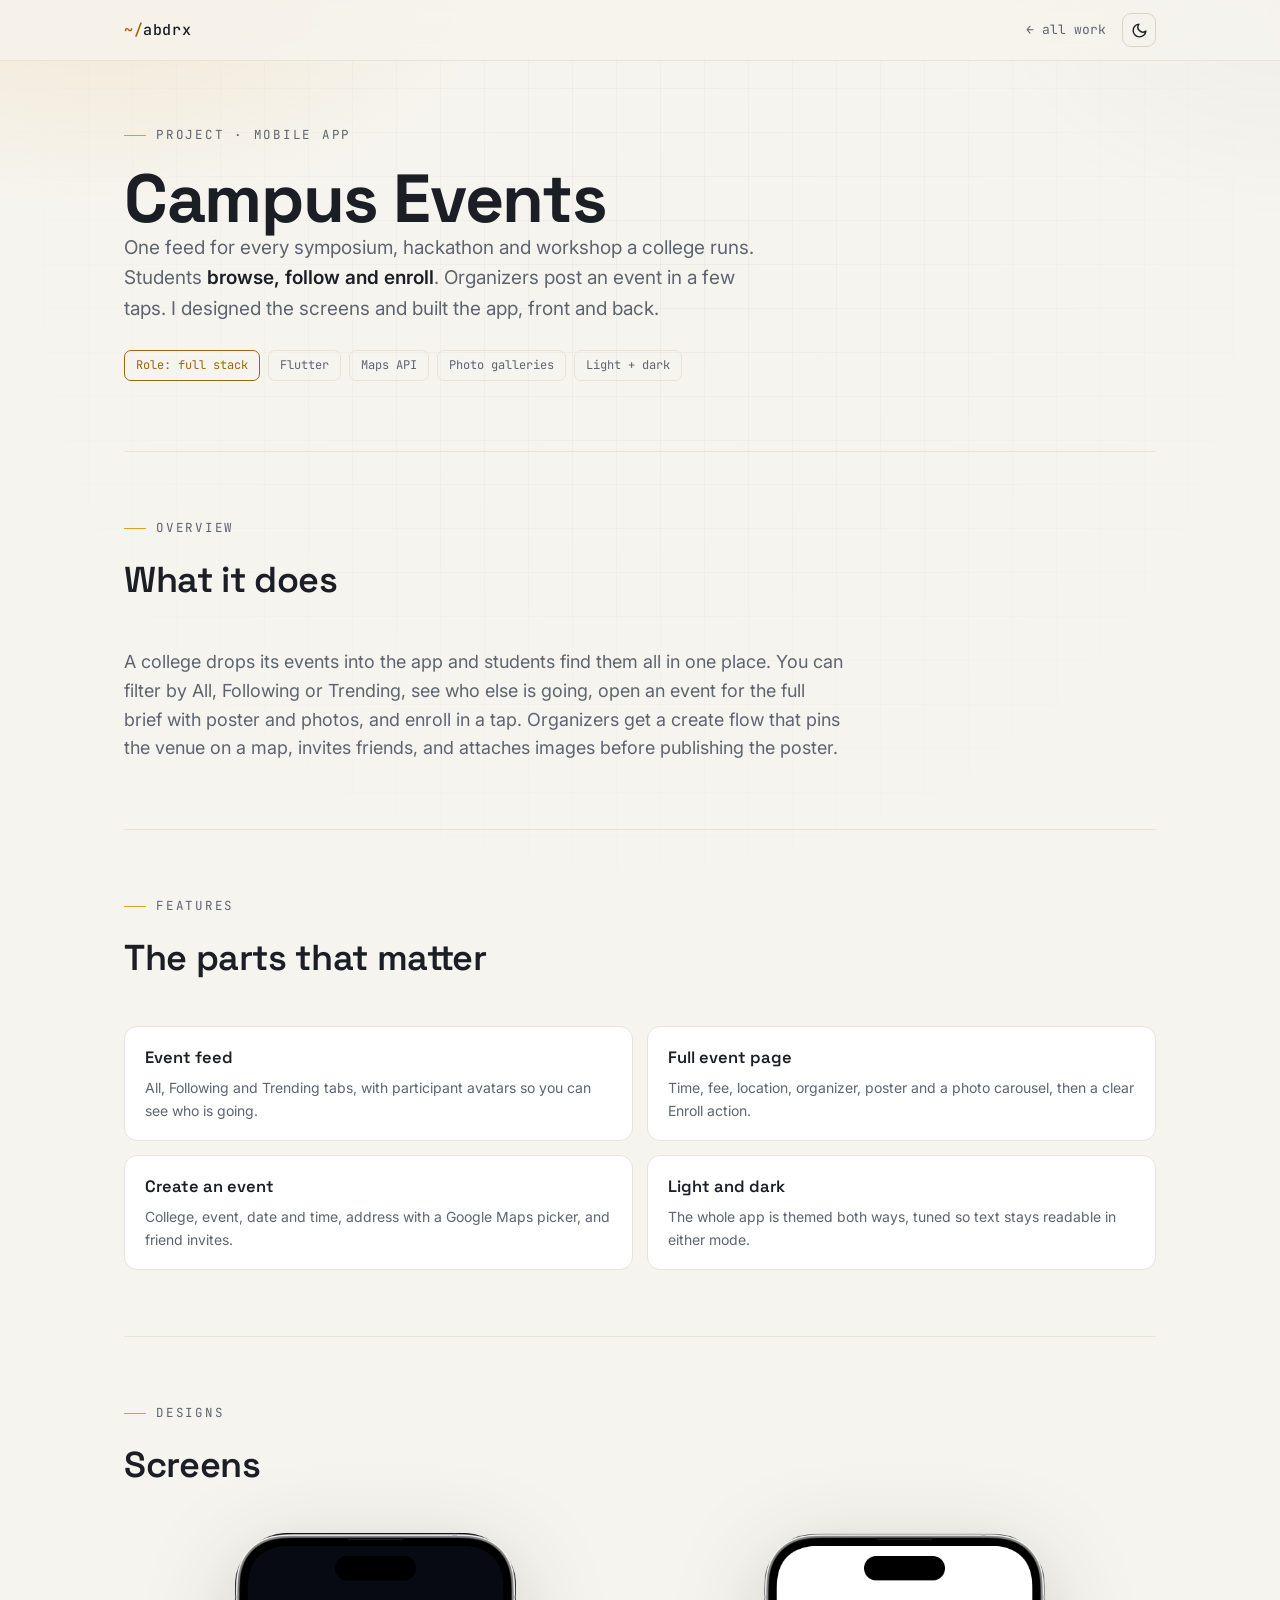
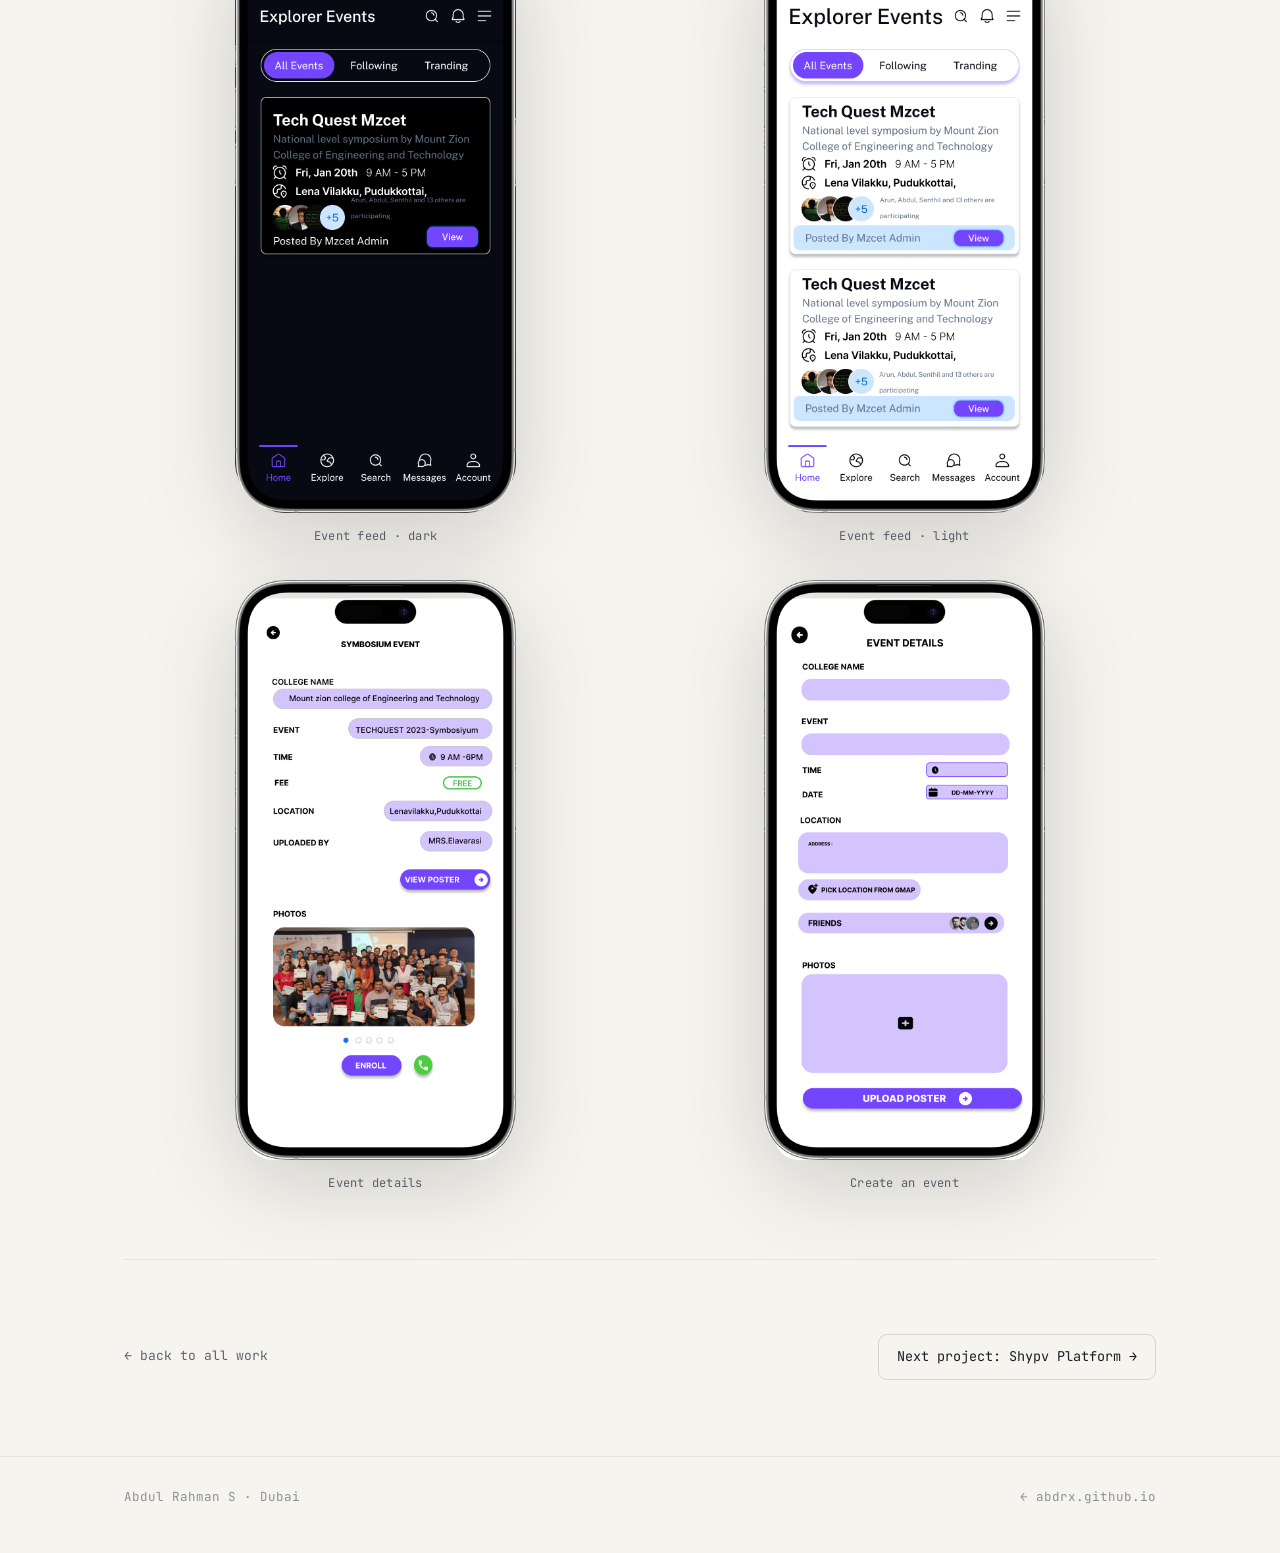
==== projects/campus-events.html @ 4ad62f54 "Init" ====
<!DOCTYPE html>
<html lang="en" data-theme="dark">
<head>
<meta charset="UTF-8">
<meta name="viewport" content="width=device-width, initial-scale=1.0">
<title>Campus Events — Abdul Rahman S</title>
<meta name="description" content="Campus Events, a mobile app for college symposiums and hackathons. Feed, event details, and a create-event flow. Designed and built by Abdul Rahman S.">
<script>
  (function(){try{var t=localStorage.getItem('abdrx-theme');if(!t){t=window.matchMedia('(prefers-color-scheme: light)').matches?'light':'dark';}document.documentElement.setAttribute('data-theme',t);}catch(e){document.documentElement.setAttribute('data-theme','dark');}})();
</script>
<link rel="preconnect" href="https://fonts.googleapis.com">
<link rel="preconnect" href="https://fonts.gstatic.com" crossorigin>
<link href="https://fonts.googleapis.com/css2?family=Space+Grotesk:wght@500;600;700&family=Inter:wght@400;500;600&family=JetBrains+Mono:wght@400;500&display=swap" rel="stylesheet">
<link rel="stylesheet" href="../assets/site.css">
</head>
<body>

<div class="topbar">
  <div class="row">
    <a class="brand" href="../index.html"><b>~/</b>abdrx</a>
    <div class="bar-right">
      <a class="backlink" href="../index.html#projects">← all work</a>
      <button id="themeToggle" class="theme-toggle" type="button" aria-label="Toggle theme">
        <svg class="i-sun" viewBox="0 0 24 24" fill="none" stroke="currentColor" stroke-width="2" stroke-linecap="round"><circle cx="12" cy="12" r="4"/><path d="M12 2v2M12 20v2M4.9 4.9l1.4 1.4M17.7 17.7l1.4 1.4M2 12h2M20 12h2M4.9 19.1l1.4-1.4M17.7 6.3l1.4-1.4"/></svg>
        <svg class="i-moon" viewBox="0 0 24 24" fill="none" stroke="currentColor" stroke-width="2" stroke-linecap="round" stroke-linejoin="round"><path d="M21 12.8A9 9 0 1 1 11.2 3a7 7 0 0 0 9.8 9.8z"/></svg>
      </button>
    </div>
  </div>
</div>

<main class="wrap">

  <section class="proj-hero">
    <p class="eyebrow reveal">project · mobile app</p>
    <h1 class="reveal">Campus Events</h1>
    <p class="lead reveal">One feed for every symposium, hackathon and workshop a college runs. Students <b>browse, follow and enroll</b>. Organizers post an event in a few taps. I designed the screens and built the app, front and back.</p>
    <div class="meta reveal">
      <span class="role">Role: full stack</span>
      <span>Flutter</span>
      <span>Maps API</span>
      <span>Photo galleries</span>
      <span>Light + dark</span>
    </div>
  </section>

  <section class="block">
    <div class="head reveal"><p class="eyebrow">overview</p><h2>What it does</h2></div>
    <p class="reveal" style="color:var(--muted);max-width:720px;font-size:18px">
      A college drops its events into the app and students find them all in one place. You can filter by All, Following or Trending, see who else is going, open an event for the full brief with poster and photos, and enroll in a tap. Organizers get a create flow that pins the venue on a map, invites friends, and attaches images before publishing the poster.
    </p>
  </section>

  <section class="block">
    <div class="head reveal"><p class="eyebrow">features</p><h2>The parts that matter</h2></div>
    <div class="feature-list">
      <div class="feature reveal"><h3>Event feed</h3><p>All, Following and Trending tabs, with participant avatars so you can see who is going.</p></div>
      <div class="feature reveal"><h3>Full event page</h3><p>Time, fee, location, organizer, poster and a photo carousel, then a clear Enroll action.</p></div>
      <div class="feature reveal"><h3>Create an event</h3><p>College, event, date and time, address with a Google Maps picker, and friend invites.</p></div>
      <div class="feature reveal"><h3>Light and dark</h3><p>The whole app is themed both ways, tuned so text stays readable in either mode.</p></div>
    </div>
  </section>

  <section class="block">
    <div class="head reveal"><p class="eyebrow">designs</p><h2>Screens</h2></div>
    <div class="gallery float">
      <div class="shot reveal"><img src="../assets/ev-home-dark.png" alt="Campus Events home feed in dark mode"><span class="caption">Event feed · dark</span></div>
      <div class="shot reveal"><img src="../assets/ev-home-light.png" alt="Campus Events home feed in light mode"><span class="caption">Event feed · light</span></div>
      <div class="shot reveal"><img src="../assets/ev-detail.png" alt="Event details screen"><span class="caption">Event details</span></div>
      <div class="shot reveal"><img src="../assets/ev-create.png" alt="Create an event screen"><span class="caption">Create an event</span></div>
    </div>
  </section>

  <section class="block">
    <div class="next-strip reveal">
      <a class="backlink" href="../index.html#projects">← back to all work</a>
      <a class="btn" href="shypv-platform.html">Next project: Shypv Platform →</a>
    </div>
  </section>

</main>

<footer>
  <div class="wrap row">
    <span>Abdul Rahman S · Dubai</span>
    <a href="../index.html" style="color:inherit">← abdrx.github.io</a>
  </div>
</footer>

<script>
  (function(){var b=document.getElementById('themeToggle');if(!b)return;b.addEventListener('click',function(){var c=document.documentElement.getAttribute('data-theme');var n=c==='dark'?'light':'dark';document.documentElement.setAttribute('data-theme',n);try{localStorage.setItem('abdrx-theme',n);}catch(e){}});})();
  (function(){var r=window.matchMedia('(prefers-reduced-motion: reduce)').matches;var els=document.querySelectorAll('.reveal');if(r||!('IntersectionObserver' in window)){els.forEach(function(e){e.classList.add('in')});return;}var io=new IntersectionObserver(function(en){en.forEach(function(e){if(e.isIntersecting){var el=e.target;var s=Array.prototype.slice.call(el.parentNode.querySelectorAll('.reveal'));el.style.transitionDelay=Math.min(s.indexOf(el),5)*70+'ms';el.classList.add('in');io.unobserve(el);}});},{threshold:0.1,rootMargin:'0px 0px -40px 0px'});els.forEach(function(e){io.observe(e)});})();
</script>
</body>
</html>
---- assets/site.css ----
/* ============================================================
   abdrx portfolio — shared styles + theme system
   Two themes via [data-theme]. Amber accent stays; neutrals flip.
   ============================================================ */

/* ---- dark (default) ---- */
:root{
  --ink:#0C0E12;
  --panel:#14171D;
  --panel-2:#1A1E26;
  --line:#262B34;
  --line-2:#333A45;
  --text:#EAE8E3;
  --muted:#8B93A0;
  --muted-2:#646B77;
  --accent:#EFB247;        /* fills, shapes, underlines */
  --accent-text:#EFB247;   /* accent used as readable text */
  --btn-ink:#1c1405;       /* text on the amber button */
  --ok:#5BB98B;
  --tag-bg:#1A1E26;

  --glow1:rgba(239,178,71,.10);
  --glow2:rgba(90,120,160,.06);
  --grid:rgba(255,255,255,.018);

  --display:'Space Grotesk', system-ui, sans-serif;
  --body:'Inter', system-ui, sans-serif;
  --mono:'JetBrains Mono', ui-monospace, monospace;
  --maxw:1080px;
}

/* ---- light ---- */
[data-theme="light"]{
  --ink:#F6F4EE;
  --panel:#FFFFFF;
  --panel-2:#F1EEE6;
  --line:#E7E3D9;
  --line-2:#D8D3C6;
  --text:#1B1E24;
  --muted:#5D6470;
  --muted-2:#8A909B;
  --accent:#DE9E28;
  --accent-text:#9A6712;
  --btn-ink:#241a06;
  --ok:#2E9E6B;
  --tag-bg:#F1EEE6;

  --glow1:rgba(224,163,46,.14);
  --glow2:rgba(120,140,180,.05);
  --grid:rgba(20,20,30,.035);
}

*{box-sizing:border-box;margin:0;padding:0}
html{scroll-behavior:smooth}
@media (prefers-reduced-motion:reduce){html{scroll-behavior:auto}}

body{
  background:var(--ink);
  color:var(--text);
  font-family:var(--body);
  font-size:16px;line-height:1.6;
  -webkit-font-smoothing:antialiased;
  overflow-x:hidden;position:relative;
  transition:background .3s ease, color .3s ease;
}
body::before{
  content:"";position:fixed;inset:0;z-index:0;pointer-events:none;
  background:
    radial-gradient(680px 420px at 8% -5%, var(--glow1), transparent 60%),
    radial-gradient(560px 400px at 100% 0%, var(--glow2), transparent 55%);
}
body::after{
  content:"";position:fixed;inset:0;z-index:0;pointer-events:none;
  background-image:
    linear-gradient(var(--grid) 1px, transparent 1px),
    linear-gradient(90deg, var(--grid) 1px, transparent 1px);
  background-size:44px 44px;
  -webkit-mask-image:radial-gradient(circle at 50% 30%, #000 0%, transparent 80%);
  mask-image:radial-gradient(circle at 50% 30%, #000 0%, transparent 80%);
}

.wrap{position:relative;z-index:1;max-width:var(--maxw);margin:0 auto;padding:0 24px}

a{color:inherit;text-decoration:none}
a:focus-visible,button:focus-visible{outline:2px solid var(--accent);outline-offset:3px;border-radius:6px}

.mono{font-family:var(--mono);font-weight:400}
.eyebrow{
  font-family:var(--mono);font-size:12.5px;letter-spacing:.14em;
  text-transform:uppercase;color:var(--muted);
  display:flex;align-items:center;gap:10px;
}
.eyebrow::before{content:"";width:22px;height:1px;background:var(--accent)}

/* ---------- top bar ---------- */
.topbar{position:sticky;top:0;z-index:20;backdrop-filter:blur(10px);
  background:color-mix(in srgb, var(--ink) 78%, transparent);
  border-bottom:1px solid var(--line);transition:background .3s ease,border-color .3s ease;}
.topbar .row{max-width:var(--maxw);margin:0 auto;padding:13px 24px;
  display:flex;align-items:center;justify-content:space-between;gap:14px;}
.brand{font-family:var(--mono);font-weight:500;letter-spacing:.04em;font-size:15px;color:var(--text)}
.brand b{color:var(--accent-text);font-weight:500}
.bar-right{display:flex;align-items:center;gap:16px}
.status{font-family:var(--mono);font-size:12.5px;color:var(--muted);display:flex;align-items:center;gap:8px;white-space:nowrap}
.dot{width:8px;height:8px;border-radius:50%;background:var(--ok);animation:pulse 2.6s infinite}
@keyframes pulse{0%{box-shadow:0 0 0 0 rgba(91,185,139,.45)}70%{box-shadow:0 0 0 7px rgba(91,185,139,0)}100%{box-shadow:0 0 0 0 rgba(91,185,139,0)}}
@media (prefers-reduced-motion:reduce){.dot{animation:none}}

.theme-toggle{
  width:34px;height:34px;border-radius:9px;border:1px solid var(--line-2);
  background:transparent;color:var(--text);cursor:pointer;
  display:inline-flex;align-items:center;justify-content:center;
  transition:border-color .18s ease, transform .18s ease, background .18s ease;
}
.theme-toggle:hover{border-color:var(--accent);transform:translateY(-1px)}
.theme-toggle svg{width:17px;height:17px;display:block}
[data-theme="dark"] .theme-toggle .i-moon{display:none}
[data-theme="light"] .theme-toggle .i-sun{display:none}

/* back link on subpages */
.backlink{font-family:var(--mono);font-size:13px;color:var(--muted);display:inline-flex;align-items:center;gap:7px;transition:color .18s ease}
.backlink:hover{color:var(--accent-text)}

/* ---------- buttons ---------- */
.btn{font-family:var(--mono);font-size:13.5px;padding:11px 18px;border-radius:9px;
  border:1px solid var(--line-2);color:var(--text);
  transition:border-color .18s ease, background .18s ease, transform .18s ease;
  display:inline-flex;align-items:center;gap:9px;cursor:pointer;}
.btn:hover{border-color:var(--accent);transform:translateY(-2px)}
.btn.primary{background:var(--accent);color:var(--btn-ink);border-color:var(--accent);font-weight:500}
.btn.primary:hover{filter:brightness(1.06)}

/* ---------- section frame ---------- */
section.block{padding:66px 0;border-top:1px solid var(--line)}
.head{margin-bottom:38px}
.head h2{font-family:var(--display);font-weight:600;font-size:clamp(26px,4vw,36px);letter-spacing:-.01em;margin-top:14px}

/* ---------- reveal ---------- */
.reveal{opacity:0;transform:translateY(16px);transition:opacity .6s ease, transform .6s ease}
.reveal.in{opacity:1;transform:none}
@media (prefers-reduced-motion:reduce){.reveal{opacity:1;transform:none;transition:none}}

/* ---------- footer ---------- */
footer{border-top:1px solid var(--line);padding:30px 0 46px;margin-top:10px}
footer .row{display:flex;flex-wrap:wrap;gap:10px;justify-content:space-between;font-family:var(--mono);font-size:12.5px;color:var(--muted-2)}

@media (max-width:720px){
  .status{display:none}
}

/* ============================================================
   project pages (case studies)
   ============================================================ */
.proj-hero{padding:64px 0 44px}
.proj-hero .eyebrow{margin-bottom:20px}
.proj-lead-row{display:flex;align-items:center;gap:20px;margin-bottom:22px;flex-wrap:wrap}
.proj-hero .logo{width:64px;height:64px;border-radius:15px;border:1px solid var(--line);object-fit:cover;flex:0 0 auto}
.proj-hero h1{font-family:var(--display);font-weight:700;font-size:clamp(36px,7vw,68px);line-height:1;letter-spacing:-.02em}
.proj-hero .lead{font-size:clamp(16px,2.2vw,19px);color:var(--muted);max-width:640px;margin-bottom:26px}
.proj-hero .lead b{color:var(--text);font-weight:600}
.meta{display:flex;flex-wrap:wrap;gap:8px;margin-bottom:26px}
.meta span{font-family:var(--mono);font-size:12px;color:var(--muted);border:1px solid var(--line);border-radius:7px;padding:5px 11px}
.meta span.role{color:var(--accent-text);border-color:var(--accent-text)}

.feature-list{display:grid;grid-template-columns:repeat(2,1fr);gap:14px}
.feature{background:var(--panel);border:1px solid var(--line);border-radius:13px;padding:18px 20px}
.feature h3{font-family:var(--display);font-weight:600;font-size:16.5px;margin-bottom:6px}
.feature p{color:var(--muted);font-size:14px}

/* galleries */
.gallery{margin-top:6px}
.gallery.float{display:grid;grid-template-columns:repeat(2,1fr);gap:34px 26px}
.gallery.float .shot{display:flex;flex-direction:column;align-items:center;gap:14px}
.gallery.float .shot img{max-height:580px;width:auto;max-width:100%;filter:drop-shadow(0 24px 48px rgba(0,0,0,.35))}
[data-theme="light"] .gallery.float .shot img{filter:drop-shadow(0 22px 44px rgba(30,30,40,.18))}

.gallery.cards{display:grid;grid-template-columns:repeat(auto-fit,minmax(210px,1fr));gap:18px}
.gallery.cards .shot{background:var(--panel);border:1px solid var(--line);border-radius:15px;padding:16px;display:flex;flex-direction:column;align-items:center;gap:14px;transition:border-color .2s ease,transform .2s ease}
.gallery.cards .shot:hover{border-color:var(--line-2);transform:translateY(-3px)}
.gallery.cards .shot img{width:100%;max-width:240px;height:auto;border-radius:10px;display:block}

.caption{font-family:var(--mono);font-size:12px;color:var(--muted);text-align:center;letter-spacing:.02em}

.next-strip{display:flex;flex-wrap:wrap;gap:12px;justify-content:space-between;align-items:center;margin-top:8px}

@media (max-width:720px){
  .feature-list{grid-template-columns:1fr}
  .gallery.float{grid-template-columns:1fr;gap:30px}
  .gallery.float .shot img{max-height:none;width:min(320px,86%)}
}

/* phone-frame gallery (raw full-screen mobile shots) */
.gallery.frames{display:grid;grid-template-columns:repeat(auto-fit,minmax(190px,1fr));gap:28px 22px;justify-items:center}
.gallery.frames .shot{display:flex;flex-direction:column;align-items:center;gap:12px;width:100%}
.phone{background:#0b0b0e;border:1px solid var(--line-2);border-radius:30px;padding:7px;box-shadow:0 20px 46px rgba(0,0,0,.4);width:100%;max-width:228px}
[data-theme="light"] .phone{box-shadow:0 18px 40px rgba(30,30,40,.20)}
.phone img{display:block;width:100%;border-radius:24px}

/* wide gallery (admin / web marketing shots) */
.gallery.wide{display:grid;grid-template-columns:1fr 1fr;gap:18px}
.gallery.wide .shot{background:var(--panel);border:1px solid var(--line);border-radius:15px;padding:14px;display:flex;flex-direction:column;align-items:center;gap:12px;transition:border-color .2s ease,transform .2s ease}
.gallery.wide .shot:hover{border-color:var(--line-2);transform:translateY(-3px)}
.gallery.wide .shot img{width:100%;height:auto;border-radius:10px;display:block}

.subhead{font-family:var(--mono);font-size:12.5px;letter-spacing:.1em;text-transform:uppercase;color:var(--accent-text);margin:0 0 18px}
.subhead + .gallery{margin-bottom:40px}

@media (max-width:720px){
  .gallery.wide{grid-template-columns:1fr}
}

/* ============================================================
   v2: nav, browser frames, card thumbnails, github, motion
   ============================================================ */

/* refined reveal easing */
.reveal{transition:opacity .7s cubic-bezier(.2,.7,.2,1), transform .7s cubic-bezier(.2,.7,.2,1)}

/* top nav */
.nav{display:flex;align-items:center;gap:20px}
.nav a{font-family:var(--mono);font-size:13px;color:var(--muted);position:relative;transition:color .18s ease}
.nav a::after{content:"";position:absolute;left:0;right:100%;bottom:-5px;height:1px;background:var(--accent);transition:right .25s ease}
.nav a:hover{color:var(--text)}
.nav a:hover::after{right:0}
.nav a.gh{color:var(--accent-text)}
@media (max-width:880px){.nav{display:none}}

/* browser frame for wide web screenshots */
.browser{border:1px solid var(--line);border-radius:13px;overflow:hidden;background:var(--panel);box-shadow:0 18px 42px rgba(0,0,0,.30);transition:transform .25s ease, border-color .25s ease}
[data-theme="light"] .browser{box-shadow:0 16px 36px rgba(30,30,40,.13)}
.browser:hover{transform:translateY(-3px);border-color:var(--line-2)}
.browser .bar{display:flex;align-items:center;gap:7px;padding:10px 13px;border-bottom:1px solid var(--line);background:var(--panel-2)}
.browser .bar i{width:10px;height:10px;border-radius:50%;background:var(--line-2);display:inline-block}
.browser .bar .url{margin-left:12px;font-family:var(--mono);font-size:11px;color:var(--muted);background:var(--ink);padding:4px 12px;border-radius:6px;border:1px solid var(--line);white-space:nowrap;overflow:hidden;text-overflow:ellipsis}
.browser img{display:block;width:100%;height:auto}

.gallery.web{display:grid;grid-template-columns:repeat(auto-fit,minmax(360px,1fr));gap:22px}
.gallery.web .shot{display:flex;flex-direction:column;gap:12px}
.gallery.web.single{grid-template-columns:1fr}

/* live-link pill on hero + cards */
.livepill{display:inline-flex;align-items:center;gap:7px;font-family:var(--mono);font-size:11px;color:var(--ok);border:1px solid var(--line-2);border-radius:999px;padding:4px 11px}
.livepill .d{width:7px;height:7px;border-radius:50%;background:var(--ok)}

/* card thumbnails (gallery-linked project cards) */
.thumbwrap{overflow:hidden;border-radius:11px;border:1px solid var(--line);margin-bottom:16px;background:var(--panel-2);aspect-ratio:16/10}
.thumbwrap img{display:block;width:100%;height:100%;object-fit:cover;object-position:top;transition:transform .5s cubic-bezier(.2,.7,.2,1)}
a.card:hover .thumbwrap img{transform:scale(1.045)}
.card .badge{font-family:var(--mono);font-size:10.5px;letter-spacing:.06em;text-transform:uppercase;color:var(--accent-text);border:1px solid var(--accent-text);border-radius:6px;padding:2px 8px}
.card .toprow{display:flex;justify-content:space-between;align-items:flex-start;gap:10px;margin-bottom:12px}

/* github section */
.gh-wrap{display:grid;grid-template-columns:1.1fr 1fr;gap:26px;align-items:start}
.gh-chart{background:var(--panel);border:1px solid var(--line);border-radius:15px;padding:22px}
.gh-chart .lbl{font-family:var(--mono);font-size:12px;color:var(--muted);margin-bottom:14px;display:flex;align-items:center;gap:8px}
.gh-chart img{width:100%;height:auto;display:block}
.gh-chart .fallback{color:var(--muted);font-size:14px}
.gh-handles{display:flex;flex-direction:column;gap:10px}
.gh-handle{display:flex;align-items:center;justify-content:space-between;gap:12px;background:var(--panel);border:1px solid var(--line);border-radius:12px;padding:14px 18px;transition:border-color .2s ease, transform .2s ease}
.gh-handle:hover{border-color:var(--accent);transform:translateX(3px)}
.gh-handle .h{display:flex;align-items:center;gap:11px}
.gh-handle .h svg{width:19px;height:19px;flex:0 0 auto}
.gh-handle .name{font-family:var(--mono);font-size:14px;color:var(--text)}
.gh-handle .tag{font-family:var(--mono);font-size:11px;color:var(--muted-2)}
.gh-handle .go{font-family:var(--mono);font-size:12px;color:var(--accent-text)}

@media (max-width:820px){
  .gh-wrap{grid-template-columns:1fr;gap:18px}
}
@media (max-width:720px){
  .gallery.web{grid-template-columns:1fr}
  .browser .bar .url{font-size:10px}
}

/* confidential thumbnail (archived / private projects) */
.thumbwrap.confidential{display:flex;align-items:center;justify-content:center;border-style:dashed;
  background:repeating-linear-gradient(45deg, transparent, transparent 11px, color-mix(in srgb, var(--muted-2) 9%, transparent) 11px, color-mix(in srgb, var(--muted-2) 9%, transparent) 22px), var(--panel-2)}
.thumbwrap.confidential .conf{display:flex;flex-direction:column;align-items:center;gap:9px}
.thumbwrap.confidential .conf svg{width:24px;height:24px;color:var(--accent-text)}
.thumbwrap.confidential .conf span{font-family:var(--mono);font-size:11px;letter-spacing:.16em;text-transform:uppercase;color:var(--muted)}
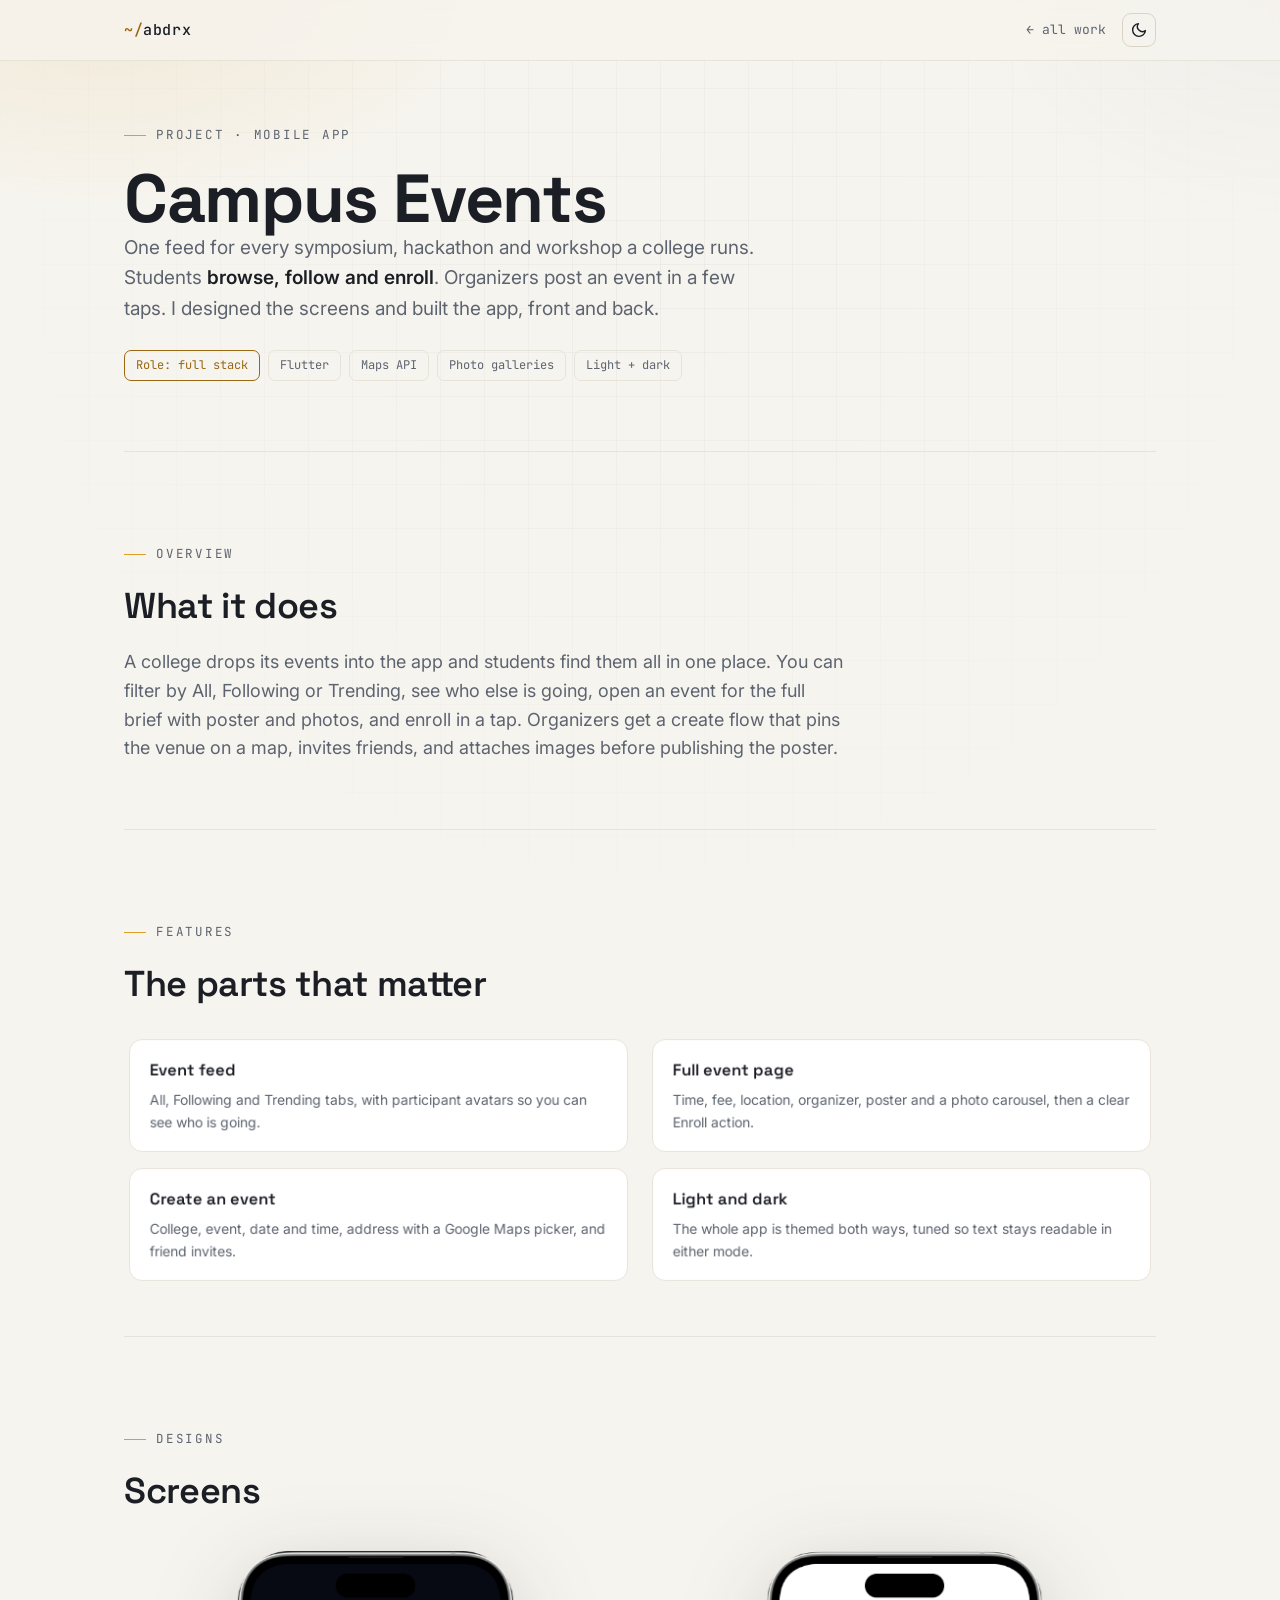
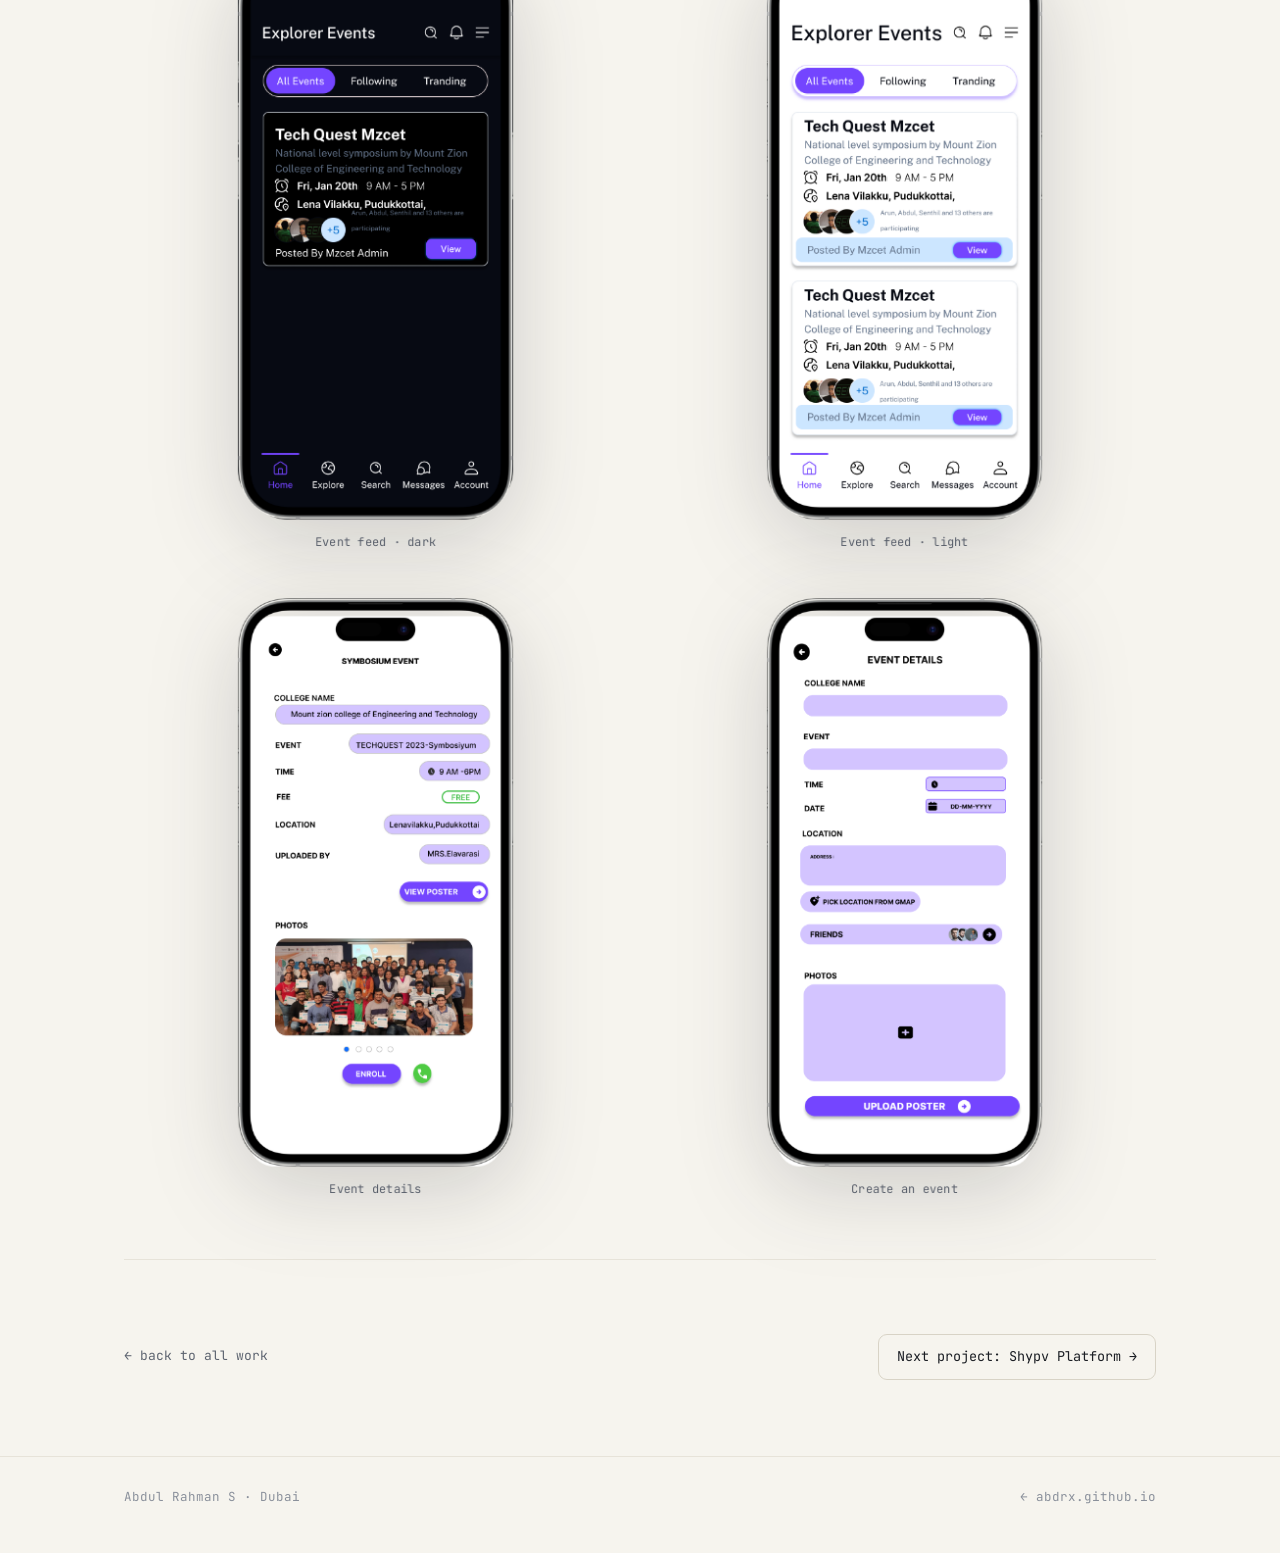
==== commit 11ae8ede: "Overhaul animation and mobile UX across the site Refined scroll-reveal, magnetic card tilt, cursor-t" ====
--- a/projects/campus-events.html
+++ b/projects/campus-events.html
@@ -15,6 +15,8 @@
 </head>
 <body>
 
+<div class="scroll-progress" aria-hidden="true"><span class="bar"></span></div>
+
 <div class="topbar">
   <div class="row">
     <a class="brand" href="../index.html"><b>~/</b>abdrx</a>
@@ -24,7 +26,18 @@
         <svg class="i-sun" viewBox="0 0 24 24" fill="none" stroke="currentColor" stroke-width="2" stroke-linecap="round"><circle cx="12" cy="12" r="4"/><path d="M12 2v2M12 20v2M4.9 4.9l1.4 1.4M17.7 17.7l1.4 1.4M2 12h2M20 12h2M4.9 19.1l1.4-1.4M17.7 6.3l1.4-1.4"/></svg>
         <svg class="i-moon" viewBox="0 0 24 24" fill="none" stroke="currentColor" stroke-width="2" stroke-linecap="round" stroke-linejoin="round"><path d="M21 12.8A9 9 0 1 1 11.2 3a7 7 0 0 0 9.8 9.8z"/></svg>
       </button>
+      <button id="menuToggle" class="menu-toggle" type="button" aria-label="Open menu" aria-expanded="false" aria-controls="mobileMenu">
+        <span class="menu-toggle-bars" aria-hidden="true"><span></span><span></span><span></span></span>
+      </button>
     </div>
+  </div>
+  <div class="mobile-menu" id="mobileMenu" hidden>
+    <nav class="mobile-nav" aria-label="Site sections">
+      <a href="../index.html#projects">work</a>
+      <a href="../index.html#about">about</a>
+      <a href="../index.html#github" class="gh">github</a>
+      <a href="../index.html#contact">contact</a>
+    </nav>
   </div>
 </div>
 
@@ -86,9 +99,6 @@
   </div>
 </footer>
 
-<script>
-  (function(){var b=document.getElementById('themeToggle');if(!b)return;b.addEventListener('click',function(){var c=document.documentElement.getAttribute('data-theme');var n=c==='dark'?'light':'dark';document.documentElement.setAttribute('data-theme',n);try{localStorage.setItem('abdrx-theme',n);}catch(e){}});})();
-  (function(){var r=window.matchMedia('(prefers-reduced-motion: reduce)').matches;var els=document.querySelectorAll('.reveal');if(r||!('IntersectionObserver' in window)){els.forEach(function(e){e.classList.add('in')});return;}var io=new IntersectionObserver(function(en){en.forEach(function(e){if(e.isIntersecting){var el=e.target;var s=Array.prototype.slice.call(el.parentNode.querySelectorAll('.reveal'));el.style.transitionDelay=Math.min(s.indexOf(el),5)*70+'ms';el.classList.add('in');io.unobserve(el);}});},{threshold:0.1,rootMargin:'0px 0px -40px 0px'});els.forEach(function(e){io.observe(e)});})();
-</script>
+<script src="../assets/site.js" defer></script>
 </body>
 </html>
--- a/assets/site.css
+++ b/assets/site.css
@@ -1,6 +1,14 @@
 /* ============================================================
    abdrx portfolio — shared styles + theme system
    Two themes via [data-theme]. Amber accent stays; neutrals flip.
+
+   Motion policy (audited): every hover/click transform lives inside
+   an `@media (prefers-reduced-motion: no-preference)` block. Base
+   rules always set the correct *end state* (color/opacity/position)
+   with no animated property, so reduced-motion users still get the
+   state change — just instantly, with zero simulated motion. Opacity
+   fades are the one exception left always-on, since a plain fade is
+   the accessible fallback, not something to strip further.
    ============================================================ */
 
 /* ---- dark (default) ---- */
@@ -27,6 +35,8 @@
   --body:'Inter', system-ui, sans-serif;
   --mono:'JetBrains Mono', ui-monospace, monospace;
   --maxw:1080px;
+
+  --ease-settled:cubic-bezier(.16,.84,.28,1);
 }
 
 /* ---- light ---- */
@@ -63,6 +73,14 @@
   overflow-x:hidden;position:relative;
   transition:background .3s ease, color .3s ease;
 }
+
+/* soft, temporary cross-fade applied to (almost) everything during a
+   theme switch, so flipping data-theme never reads as a hard flash.
+   The JS toggle adds this class for ~500ms around the attribute change. */
+html.theme-transition,
+html.theme-transition *{
+  transition:background-color .45s ease, border-color .45s ease, color .45s ease, fill .45s ease, box-shadow .45s ease !important;
+}
 body::before{
   content:"";position:fixed;inset:0;z-index:0;pointer-events:none;
   background:
@@ -91,6 +109,19 @@
   display:flex;align-items:center;gap:10px;
 }
 .eyebrow::before{content:"";width:22px;height:1px;background:var(--accent)}
+
+/* ---------- scroll progress ---------- */
+/* a full-width hairline fixed to the very top of the viewport. Native
+   CSS scroll-driven animation where supported (zero scroll-listener
+   cost); the JS in site.js is a rAF-throttled fallback everywhere else. */
+.scroll-progress{position:fixed;top:0;left:0;right:0;height:3px;z-index:50;pointer-events:none}
+.scroll-progress .bar{display:block;height:100%;width:100%;transform-origin:0 50%;transform:scaleX(0);background:var(--accent-text)}
+@supports (animation-timeline: scroll()){
+  @media (prefers-reduced-motion:no-preference){
+    .scroll-progress .bar{animation:scrollprog linear both;animation-timeline:scroll(root);animation-range:0% 100%}
+    @keyframes scrollprog{from{transform:scaleX(0)}to{transform:scaleX(1)}}
+  }
+}
 
 /* ---------- top bar ---------- */
 .topbar{position:sticky;top:0;z-index:20;backdrop-filter:blur(10px);
@@ -109,13 +140,76 @@
 .theme-toggle{
   width:34px;height:34px;border-radius:9px;border:1px solid var(--line-2);
   background:transparent;color:var(--text);cursor:pointer;
-  display:inline-flex;align-items:center;justify-content:center;
-  transition:border-color .18s ease, transform .18s ease, background .18s ease;
-}
-.theme-toggle:hover{border-color:var(--accent);transform:translateY(-1px)}
-.theme-toggle svg{width:17px;height:17px;display:block}
-[data-theme="dark"] .theme-toggle .i-moon{display:none}
-[data-theme="light"] .theme-toggle .i-sun{display:none}
+  display:inline-flex;align-items:center;justify-content:center;position:relative;overflow:hidden;
+  transition:border-color .18s ease, background .18s ease;
+}
+.theme-toggle:hover{border-color:var(--accent)}
+.theme-toggle svg{
+  width:17px;height:17px;position:absolute;top:50%;left:50%;
+  transform:translate(-50%,-50%) rotate(0deg) scale(1);opacity:1;
+  transition:opacity .45s var(--ease-settled), transform .45s var(--ease-settled);
+}
+[data-theme="dark"] .theme-toggle .i-moon{opacity:0;transform:translate(-50%,-50%) rotate(-80deg) scale(.4);pointer-events:none}
+[data-theme="light"] .theme-toggle .i-sun{opacity:0;transform:translate(-50%,-50%) rotate(80deg) scale(.4);pointer-events:none}
+@media (prefers-reduced-motion:no-preference){
+  .theme-toggle{transition:border-color .18s ease, transform .18s ease, background .18s ease}
+  .theme-toggle:hover{transform:translateY(-1px)}
+  .theme-toggle:active{transform:translateY(-1px) scale(.9)}
+}
+@media (prefers-reduced-motion:reduce){
+  .theme-toggle:active{transform:none}
+  .theme-toggle svg{transition:opacity .01ms linear;transform:translate(-50%,-50%) !important}
+}
+
+/* ---------- mobile menu (hamburger disclosure) ----------
+   A dropdown panel anchored to the topbar (position:absolute, so it
+   overlays rather than pushing content — no layout-property animation
+   involved anywhere here). Reveal is opacity + transform only, and the
+   transform is additionally gated so reduced-motion users still get an
+   instant, correct end state via the always-on opacity fade. Real
+   Tab-trap / outside-click / resize-close logic lives in site.js. */
+.menu-toggle{
+  display:none;width:34px;height:34px;border-radius:9px;border:1px solid var(--line-2);
+  background:transparent;color:var(--text);cursor:pointer;
+  align-items:center;justify-content:center;flex:0 0 auto;
+  transition:border-color .18s ease, background .18s ease;
+}
+.menu-toggle:hover{border-color:var(--accent)}
+.menu-toggle-bars{position:relative;width:16px;height:11px;display:inline-block}
+.menu-toggle-bars span{position:absolute;left:0;right:0;height:1.5px;background:currentColor;border-radius:1px}
+.menu-toggle-bars span:nth-child(1){top:0}
+.menu-toggle-bars span:nth-child(2){top:50%;transform:translateY(-50%)}
+.menu-toggle-bars span:nth-child(3){bottom:0}
+.menu-toggle[aria-expanded="true"] .menu-toggle-bars span:nth-child(1){transform:translateY(4.75px) rotate(45deg)}
+.menu-toggle[aria-expanded="true"] .menu-toggle-bars span:nth-child(2){opacity:0}
+.menu-toggle[aria-expanded="true"] .menu-toggle-bars span:nth-child(3){transform:translateY(-4.75px) rotate(-45deg)}
+@media (prefers-reduced-motion:no-preference){
+  .menu-toggle-bars span{transition:transform .25s var(--ease-settled), opacity .2s ease}
+}
+
+.mobile-menu{
+  position:absolute;top:100%;left:0;right:0;
+  background:color-mix(in srgb, var(--panel) 97%, transparent);
+  border-bottom:1px solid var(--line);backdrop-filter:blur(10px);
+  opacity:0;transition:opacity .22s ease;z-index:25;
+}
+.mobile-menu[hidden]{display:none}
+.mobile-menu.open{opacity:1}
+@media (prefers-reduced-motion:no-preference){
+  .mobile-menu{transform:translateY(-8px);transition:opacity .22s ease, transform .22s var(--ease-settled)}
+  .mobile-menu.open{transform:translateY(0)}
+}
+.mobile-nav{max-width:var(--maxw);margin:0 auto;display:flex;flex-direction:column;padding:4px 24px 16px}
+.mobile-nav a{font-family:var(--mono);font-size:14.5px;color:var(--text);padding:14px 2px;border-bottom:1px solid var(--line);display:flex;align-items:center;justify-content:space-between;transition:color .18s ease}
+.mobile-nav a:last-child{border-bottom:none}
+.mobile-nav a::after{content:"→";color:var(--muted-2);font-size:13px}
+.mobile-nav a.gh{color:var(--accent-text)}
+.mobile-nav a:hover,.mobile-nav a:focus-visible{color:var(--accent-text)}
+
+@media (max-width:880px){
+  .menu-toggle{display:inline-flex}
+  .status{display:none}
+}
 
 /* back link on subpages */
 .backlink{font-family:var(--mono);font-size:13px;color:var(--muted);display:inline-flex;align-items:center;gap:7px;transition:color .18s ease}
@@ -123,12 +217,26 @@
 
 /* ---------- buttons ---------- */
 .btn{font-family:var(--mono);font-size:13.5px;padding:11px 18px;border-radius:9px;
-  border:1px solid var(--line-2);color:var(--text);
-  transition:border-color .18s ease, background .18s ease, transform .18s ease;
+  border:1px solid var(--line-2);color:var(--text);position:relative;overflow:hidden;
+  transition:border-color .18s ease, background .18s ease;
   display:inline-flex;align-items:center;gap:9px;cursor:pointer;}
-.btn:hover{border-color:var(--accent);transform:translateY(-2px)}
+.btn::before{content:"";position:absolute;inset:0;pointer-events:none;
+  background:linear-gradient(115deg, transparent 35%, color-mix(in srgb, var(--text) 16%, transparent) 50%, transparent 65%);
+  transform:translateX(-130%);transition:transform .6s var(--ease-settled);}
+.btn.primary::before{background:linear-gradient(115deg, transparent 35%, color-mix(in srgb, var(--btn-ink) 22%, transparent) 50%, transparent 65%)}
+.btn:hover{border-color:var(--accent)}
+.btn:hover::before{transform:translateX(130%)}
 .btn.primary{background:var(--accent);color:var(--btn-ink);border-color:var(--accent);font-weight:500}
 .btn.primary:hover{filter:brightness(1.06)}
+@media (prefers-reduced-motion:no-preference){
+  .btn{transition:border-color .18s ease, background .18s ease, transform .18s ease}
+  .btn:hover{transform:translateY(-2px)}
+  .btn:active{transform:translateY(-1px) scale(.96)}
+}
+@media (prefers-reduced-motion:reduce){
+  .btn::before{display:none}
+  .btn:active{transform:none}
+}
 
 /* ---------- section frame ---------- */
 section.block{padding:66px 0;border-top:1px solid var(--line)}
@@ -136,17 +244,34 @@
 .head h2{font-family:var(--display);font-weight:600;font-size:clamp(26px,4vw,36px);letter-spacing:-.01em;margin-top:14px}
 
 /* ---------- reveal ---------- */
-.reveal{opacity:0;transform:translateY(16px);transition:opacity .6s ease, transform .6s ease}
+/* base: quiet paragraphs, meta rows, ctas — a small, settled rise */
+.reveal{opacity:0;transform:translateY(16px);
+  transition:opacity .7s var(--ease-settled), transform .7s var(--ease-settled)}
+.reveal.will-anim{will-change:opacity, transform}
 .reveal.in{opacity:1;transform:none}
-@media (prefers-reduced-motion:reduce){.reveal{opacity:1;transform:none;transition:none}}
+
+/* headings rise a touch further, so hierarchy reads in the motion too */
+h1.reveal,.head.reveal{
+  transform:translateY(26px);
+  transition:opacity .8s var(--ease-settled), transform .8s var(--ease-settled)}
+
+/* boxed / card-like elements fade+scale in rather than just sliding */
+.card.reveal,.cat.reveal,.job.reveal,.rcol.reveal,.feature.reveal,
+.gh-handle.reveal,.shot.reveal,.gh-chart.reveal,.gh-handles.reveal,.contact-inner.reveal{
+  transform:translateY(12px) scale(.98);
+  transition:opacity .6s var(--ease-settled), transform .6s var(--ease-settled)}
+
+@media (prefers-reduced-motion:reduce){
+  .reveal,.reveal.in,h1.reveal,.head.reveal,
+  .card.reveal,.cat.reveal,.job.reveal,.rcol.reveal,.feature.reveal,
+  .gh-handle.reveal,.shot.reveal,.gh-chart.reveal,.gh-handles.reveal,.contact-inner.reveal{
+    opacity:1;transform:none;transition:none}
+}
 
 /* ---------- footer ---------- */
 footer{border-top:1px solid var(--line);padding:30px 0 46px;margin-top:10px}
 footer .row{display:flex;flex-wrap:wrap;gap:10px;justify-content:space-between;font-family:var(--mono);font-size:12.5px;color:var(--muted-2)}
 
-@media (max-width:720px){
-  .status{display:none}
-}
 
 /* ============================================================
    project pages (case studies)
@@ -175,9 +300,13 @@
 [data-theme="light"] .gallery.float .shot img{filter:drop-shadow(0 22px 44px rgba(30,30,40,.18))}
 
 .gallery.cards{display:grid;grid-template-columns:repeat(auto-fit,minmax(210px,1fr));gap:18px}
-.gallery.cards .shot{background:var(--panel);border:1px solid var(--line);border-radius:15px;padding:16px;display:flex;flex-direction:column;align-items:center;gap:14px;transition:border-color .2s ease,transform .2s ease}
-.gallery.cards .shot:hover{border-color:var(--line-2);transform:translateY(-3px)}
+.gallery.cards .shot{background:var(--panel);border:1px solid var(--line);border-radius:15px;padding:16px;display:flex;flex-direction:column;align-items:center;gap:14px;transition:border-color .2s ease}
+.gallery.cards .shot:hover{border-color:var(--line-2)}
 .gallery.cards .shot img{width:100%;max-width:240px;height:auto;border-radius:10px;display:block}
+@media (prefers-reduced-motion:no-preference){
+  .gallery.cards .shot{transition:border-color .2s ease, transform .2s ease}
+  .gallery.cards .shot:hover{transform:translateY(-3px)}
+}
 
 .caption{font-family:var(--mono);font-size:12px;color:var(--muted);text-align:center;letter-spacing:.02em}
 
@@ -198,9 +327,13 @@
 
 /* wide gallery (admin / web marketing shots) */
 .gallery.wide{display:grid;grid-template-columns:1fr 1fr;gap:18px}
-.gallery.wide .shot{background:var(--panel);border:1px solid var(--line);border-radius:15px;padding:14px;display:flex;flex-direction:column;align-items:center;gap:12px;transition:border-color .2s ease,transform .2s ease}
-.gallery.wide .shot:hover{border-color:var(--line-2);transform:translateY(-3px)}
+.gallery.wide .shot{background:var(--panel);border:1px solid var(--line);border-radius:15px;padding:14px;display:flex;flex-direction:column;align-items:center;gap:12px;transition:border-color .2s ease}
+.gallery.wide .shot:hover{border-color:var(--line-2)}
 .gallery.wide .shot img{width:100%;height:auto;border-radius:10px;display:block}
+@media (prefers-reduced-motion:no-preference){
+  .gallery.wide .shot{transition:border-color .2s ease, transform .2s ease}
+  .gallery.wide .shot:hover{transform:translateY(-3px)}
+}
 
 .subhead{font-family:var(--mono);font-size:12.5px;letter-spacing:.1em;text-transform:uppercase;color:var(--accent-text);margin:0 0 18px}
 .subhead + .gallery{margin-bottom:40px}
@@ -213,26 +346,33 @@
    v2: nav, browser frames, card thumbnails, github, motion
    ============================================================ */
 
-/* refined reveal easing */
-.reveal{transition:opacity .7s cubic-bezier(.2,.7,.2,1), transform .7s cubic-bezier(.2,.7,.2,1)}
-
 /* top nav */
 .nav{display:flex;align-items:center;gap:20px}
 .nav a{font-family:var(--mono);font-size:13px;color:var(--muted);position:relative;transition:color .18s ease}
-.nav a::after{content:"";position:absolute;left:0;right:100%;bottom:-5px;height:1px;background:var(--accent);transition:right .25s ease}
+.nav a::after{content:"";position:absolute;left:0;right:100%;bottom:-5px;height:1px;background:var(--accent)}
 .nav a:hover{color:var(--text)}
 .nav a:hover::after{right:0}
+@media (prefers-reduced-motion:no-preference){
+  .nav a::after{transition:right .25s ease}
+}
 .nav a.gh{color:var(--accent-text)}
 @media (max-width:880px){.nav{display:none}}
 
-/* browser frame for wide web screenshots */
-.browser{border:1px solid var(--line);border-radius:13px;overflow:hidden;background:var(--panel);box-shadow:0 18px 42px rgba(0,0,0,.30);transition:transform .25s ease, border-color .25s ease}
+/* browser frame for wide web screenshots. Always wrapped in an <a> in this
+   codebase, so the hover state goes full accent (same language as
+   a.card:hover) rather than the neutral line-2 used by non-interactive
+   surfaces — a little extra warmth to match the homepage cards. */
+.browser{border:1px solid var(--line);border-radius:13px;overflow:hidden;background:var(--panel);box-shadow:0 18px 42px rgba(0,0,0,.30);transition:border-color .25s ease}
 [data-theme="light"] .browser{box-shadow:0 16px 36px rgba(30,30,40,.13)}
-.browser:hover{transform:translateY(-3px);border-color:var(--line-2)}
+.browser:hover{border-color:var(--accent)}
 .browser .bar{display:flex;align-items:center;gap:7px;padding:10px 13px;border-bottom:1px solid var(--line);background:var(--panel-2)}
 .browser .bar i{width:10px;height:10px;border-radius:50%;background:var(--line-2);display:inline-block}
 .browser .bar .url{margin-left:12px;font-family:var(--mono);font-size:11px;color:var(--muted);background:var(--ink);padding:4px 12px;border-radius:6px;border:1px solid var(--line);white-space:nowrap;overflow:hidden;text-overflow:ellipsis}
 .browser img{display:block;width:100%;height:auto}
+@media (prefers-reduced-motion:no-preference){
+  .browser{transition:transform .25s ease, border-color .25s ease}
+  .browser:hover{transform:translateY(-3px)}
+}
 
 .gallery.web{display:grid;grid-template-columns:repeat(auto-fit,minmax(360px,1fr));gap:22px}
 .gallery.web .shot{display:flex;flex-direction:column;gap:12px}
@@ -243,9 +383,25 @@
 .livepill .d{width:7px;height:7px;border-radius:50%;background:var(--ok)}
 
 /* card thumbnails (gallery-linked project cards) */
-.thumbwrap{overflow:hidden;border-radius:11px;border:1px solid var(--line);margin-bottom:16px;background:var(--panel-2);aspect-ratio:16/10}
-.thumbwrap img{display:block;width:100%;height:100%;object-fit:cover;object-position:top;transition:transform .5s cubic-bezier(.2,.7,.2,1)}
-a.card:hover .thumbwrap img{transform:scale(1.045)}
+.thumbwrap{overflow:hidden;border-radius:11px;border:1px solid var(--line);margin-bottom:16px;background:var(--panel-2);aspect-ratio:16/10;position:relative}
+.thumbwrap img{display:block;width:100%;height:100%;object-fit:cover;object-position:top}
+@media (prefers-reduced-motion:no-preference){
+  .thumbwrap img{transition:transform .5s cubic-bezier(.2,.7,.2,1)}
+  a.card:hover .thumbwrap img{transform:scale(1.045)}
+}
+/* bottom scrim on the thumbnail: fades in on hover for a touch of depth.
+   Opacity is always-on (the accessible fallback per the motion policy
+   above); the slide-up offset is reduced-motion-gated. */
+.thumbwrap::after{
+  content:"";position:absolute;inset:auto 0 0 0;height:58%;
+  background:linear-gradient(to top, color-mix(in srgb, var(--ink) 75%, transparent), transparent);
+  opacity:0;transition:opacity .3s ease;pointer-events:none;
+}
+a.card:hover .thumbwrap::after{opacity:1}
+@media (prefers-reduced-motion:no-preference){
+  .thumbwrap::after{transform:translateY(14%);transition:opacity .4s ease, transform .45s cubic-bezier(.2,.7,.2,1)}
+  a.card:hover .thumbwrap::after{transform:translateY(0)}
+}
 .card .badge{font-family:var(--mono);font-size:10.5px;letter-spacing:.06em;text-transform:uppercase;color:var(--accent-text);border:1px solid var(--accent-text);border-radius:6px;padding:2px 8px}
 .card .toprow{display:flex;justify-content:space-between;align-items:flex-start;gap:10px;margin-bottom:12px}
 
@@ -255,14 +411,34 @@
 .gh-chart .lbl{font-family:var(--mono);font-size:12px;color:var(--muted);margin-bottom:14px;display:flex;align-items:center;gap:8px}
 .gh-chart img{width:100%;height:auto;display:block}
 .gh-chart .fallback{color:var(--muted);font-size:14px}
+
 .gh-handles{display:flex;flex-direction:column;gap:10px}
-.gh-handle{display:flex;align-items:center;justify-content:space-between;gap:12px;background:var(--panel);border:1px solid var(--line);border-radius:12px;padding:14px 18px;transition:border-color .2s ease, transform .2s ease}
-.gh-handle:hover{border-color:var(--accent);transform:translateX(3px)}
+.gh-handle{display:flex;align-items:center;justify-content:space-between;gap:12px;background:var(--panel);border:1px solid var(--line);border-radius:12px;padding:14px 18px;transition:border-color .2s ease}
+.gh-handle:hover{border-color:var(--accent)}
 .gh-handle .h{display:flex;align-items:center;gap:11px}
 .gh-handle .h svg{width:19px;height:19px;flex:0 0 auto}
 .gh-handle .name{font-family:var(--mono);font-size:14px;color:var(--text)}
 .gh-handle .tag{font-family:var(--mono);font-size:11px;color:var(--muted-2)}
 .gh-handle .go{font-family:var(--mono);font-size:12px;color:var(--accent-text)}
+
+/* per-item staggered slide-in once the list's .reveal IntersectionObserver
+   adds .in to .gh-handles (see site.js) — reads as a cascading entrance
+   for a list of 4, rather than the whole block fading in as one unit.
+   Base rule is the opacity-only accessible fallback; the offset/stagger
+   is reduced-motion-gated. Hover transform is scoped to `.in` at higher
+   specificity than the reveal's own transform:none so it isn't shadowed
+   once the list has settled in. */
+.gh-handles .gh-handle{opacity:0}
+.gh-handles.in .gh-handle{opacity:1;transition:opacity .4s var(--ease-settled), border-color .2s ease}
+@media (prefers-reduced-motion:no-preference){
+  .gh-handles .gh-handle{transform:translateX(30px)}
+  .gh-handles.in .gh-handle{transform:none;transition:opacity .55s var(--ease-settled), transform .55s var(--ease-settled), border-color .2s ease}
+  .gh-handles.in .gh-handle:nth-child(1){transition-delay:.06s}
+  .gh-handles.in .gh-handle:nth-child(2){transition-delay:.15s}
+  .gh-handles.in .gh-handle:nth-child(3){transition-delay:.24s}
+  .gh-handles.in .gh-handle:nth-child(4){transition-delay:.33s}
+  .gh-handles.in .gh-handle:hover{transform:translateX(3px);transition:transform .2s ease, border-color .2s ease}
+}
 
 @media (max-width:820px){
   .gh-wrap{grid-template-columns:1fr;gap:18px}
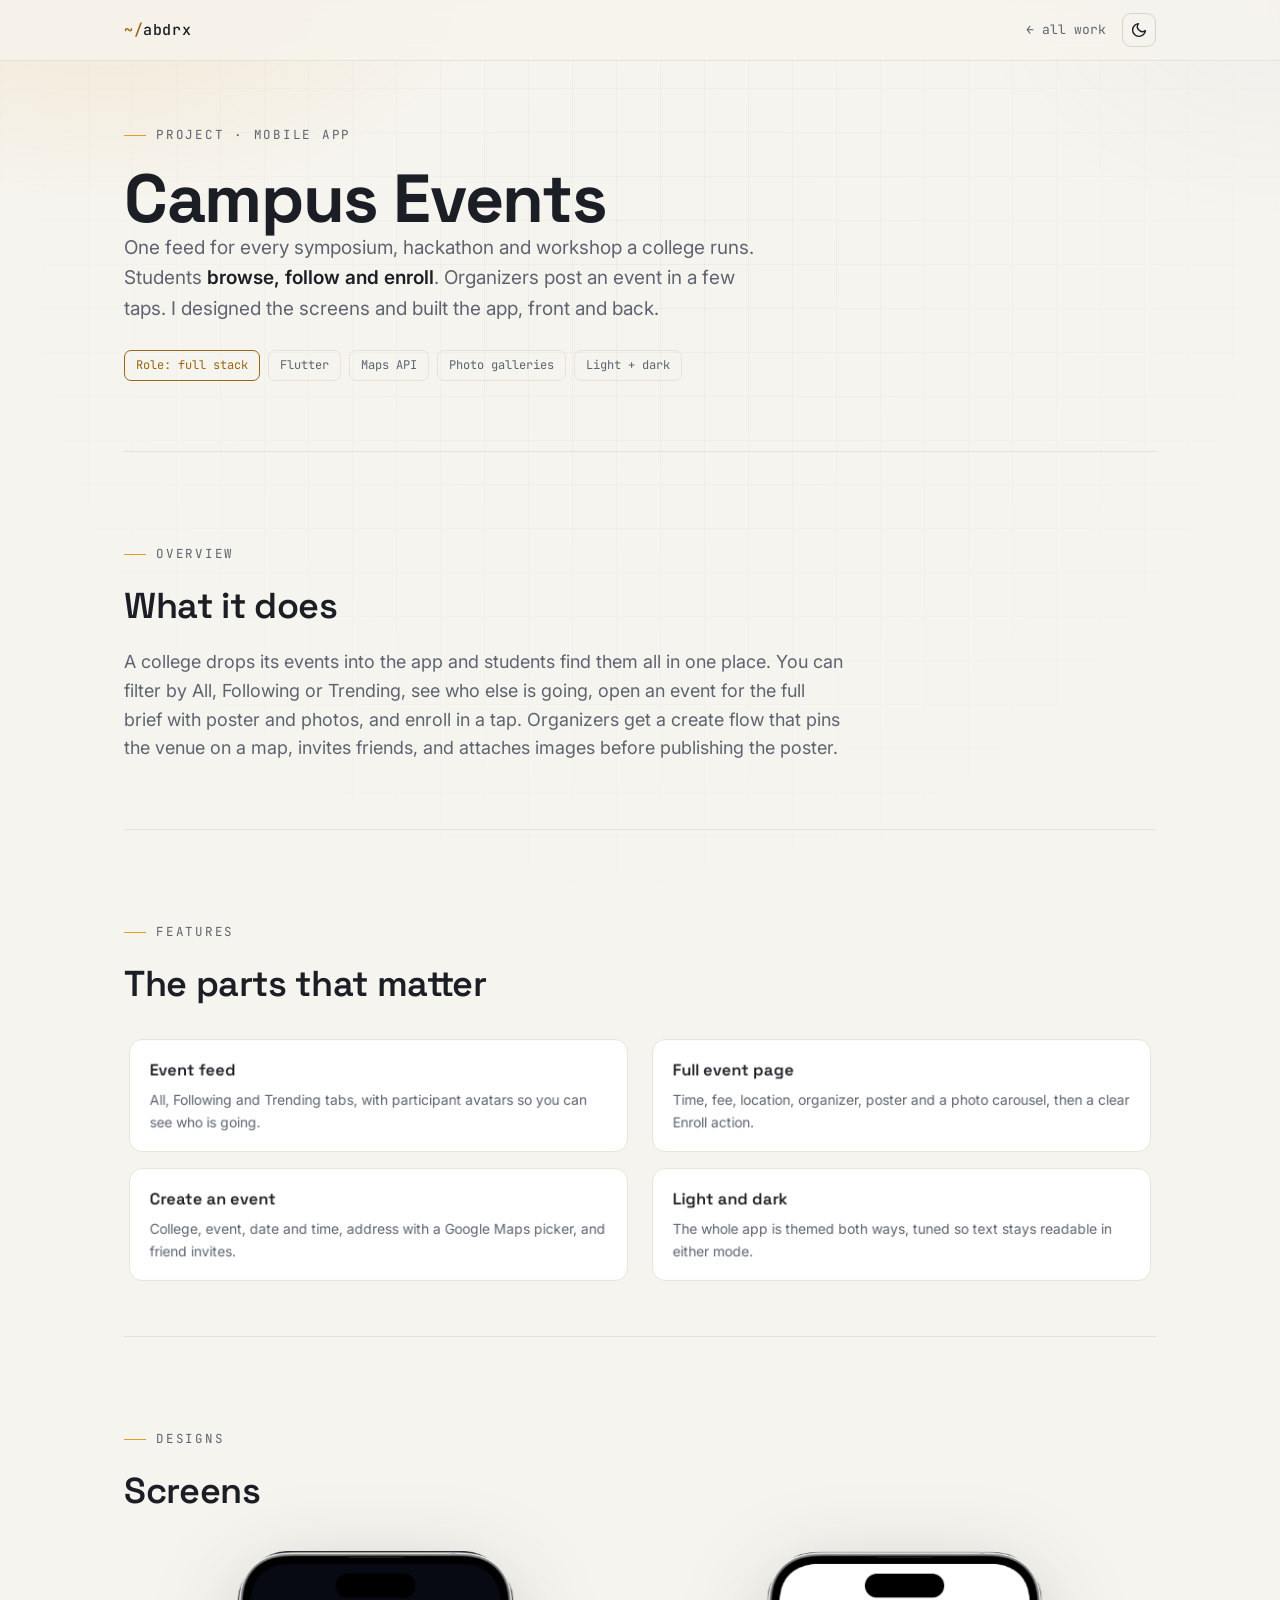
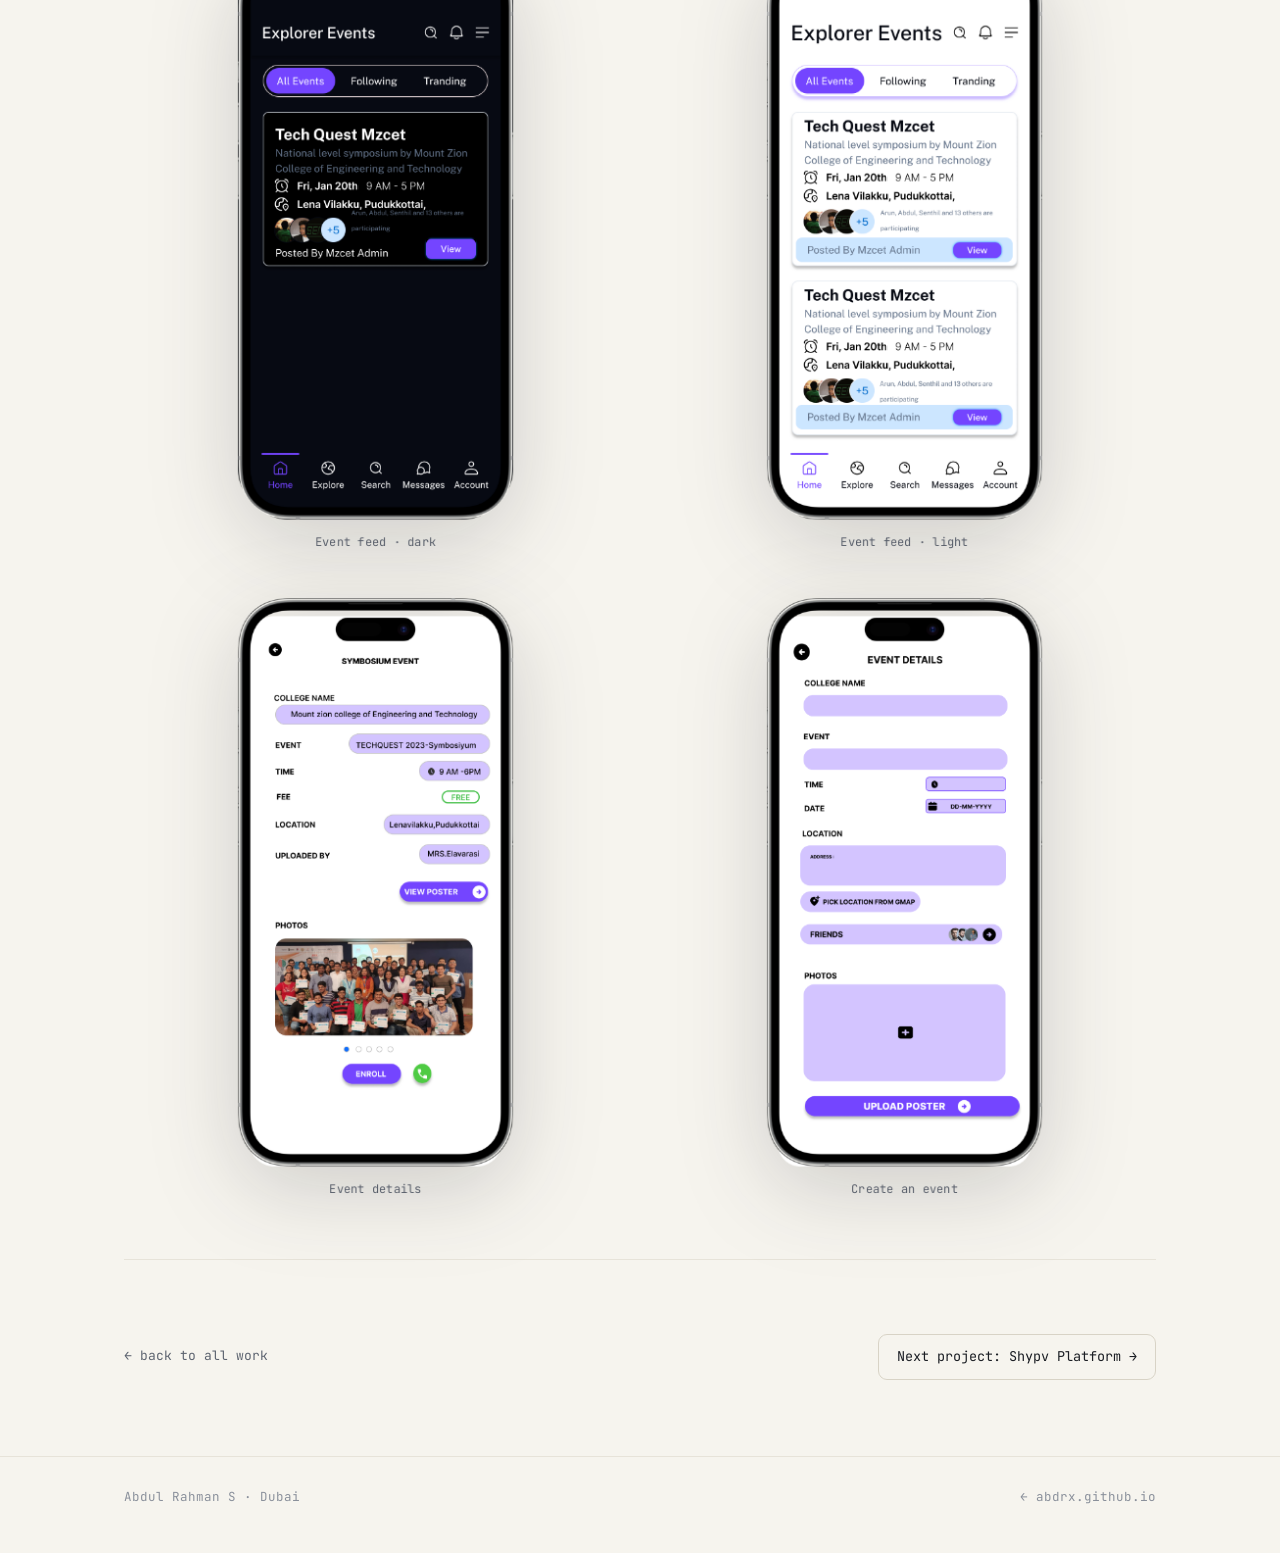
==== commit ba55b01d: "Latest Portfolio" ====
--- a/projects/campus-events.html
+++ b/projects/campus-events.html
@@ -5,6 +5,17 @@
 <meta name="viewport" content="width=device-width, initial-scale=1.0">
 <title>Campus Events — Abdul Rahman S</title>
 <meta name="description" content="Campus Events, a mobile app for college symposiums and hackathons. Feed, event details, and a create-event flow. Designed and built by Abdul Rahman S.">
+<link rel="canonical" href="https://abdrx.github.io/Abdul-Rahman-Portfolio/projects/campus-events.html">
+<meta property="og:type" content="website">
+<meta property="og:site_name" content="abdrx.github.io">
+<meta property="og:url" content="https://abdrx.github.io/Abdul-Rahman-Portfolio/projects/campus-events.html">
+<meta property="og:title" content="Campus Events — Abdul Rahman S">
+<meta property="og:description" content="Campus Events, a mobile app for college symposiums and hackathons. Feed, event details, and a create-event flow. Designed and built by Abdul Rahman S.">
+<meta property="og:image" content="https://abdrx.github.io/Abdul-Rahman-Portfolio/assets/thumb-campus.jpg">
+<meta name="twitter:card" content="summary_large_image">
+<meta name="twitter:title" content="Campus Events — Abdul Rahman S">
+<meta name="twitter:description" content="Campus Events, a mobile app for college symposiums and hackathons. Feed, event details, and a create-event flow. Designed and built by Abdul Rahman S.">
+<meta name="twitter:image" content="https://abdrx.github.io/Abdul-Rahman-Portfolio/assets/thumb-campus.jpg">
 <script>
   (function(){try{var t=localStorage.getItem('abdrx-theme');if(!t){t=window.matchMedia('(prefers-color-scheme: light)').matches?'light':'dark';}document.documentElement.setAttribute('data-theme',t);}catch(e){document.documentElement.setAttribute('data-theme','dark');}})();
 </script>
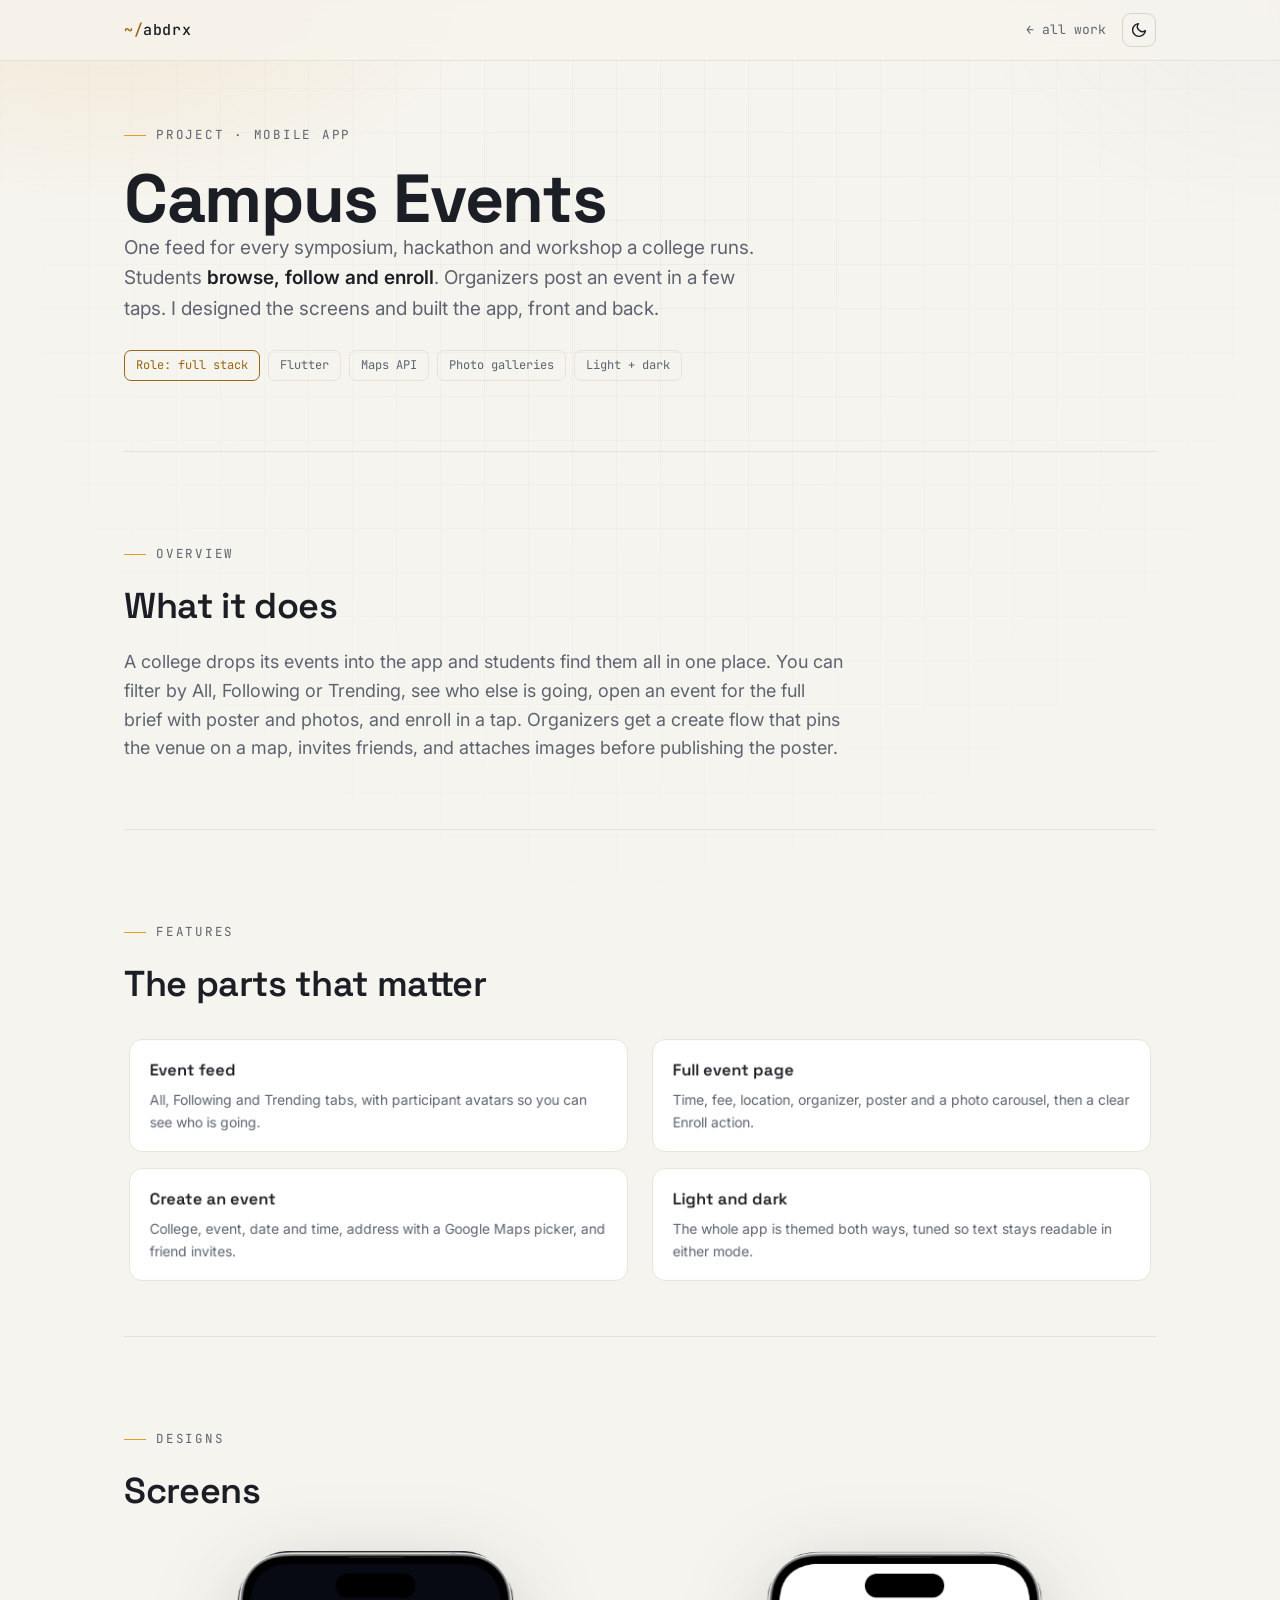
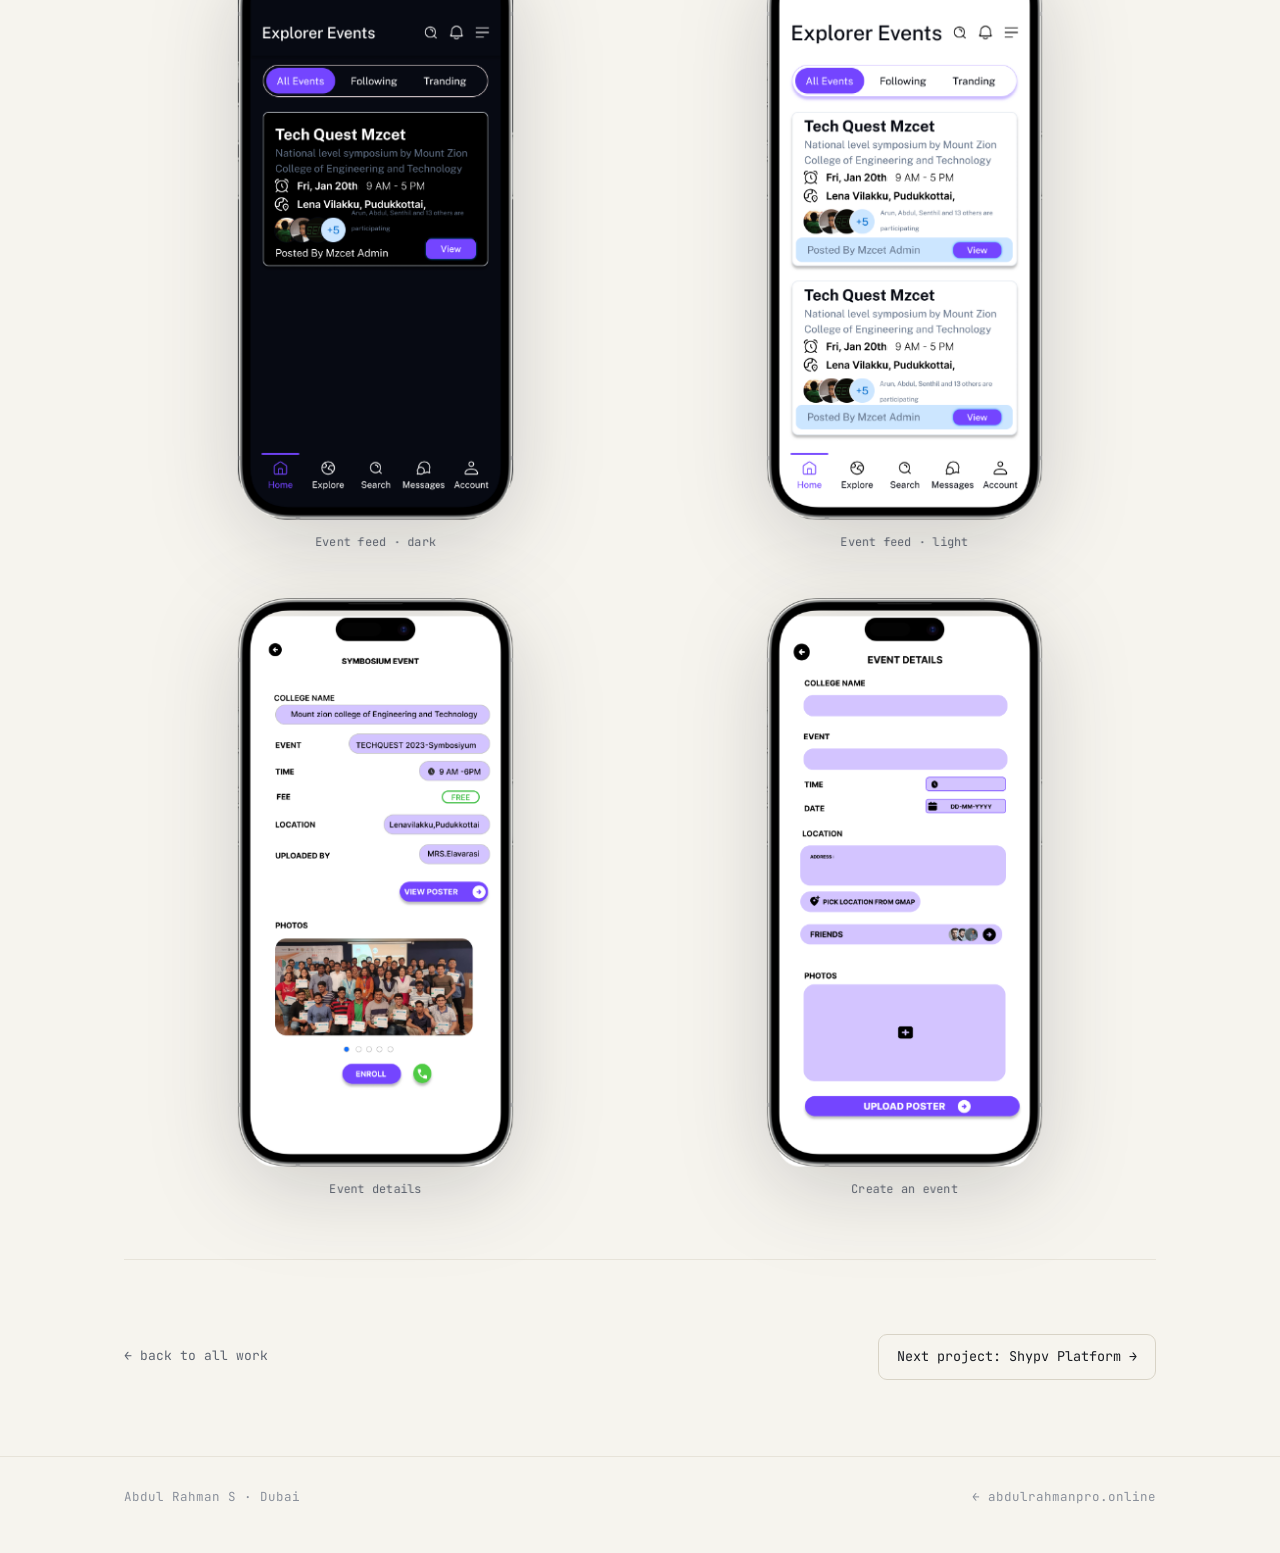
==== commit eb12e88f: "latest code" ====
--- a/projects/campus-events.html
+++ b/projects/campus-events.html
@@ -3,19 +3,19 @@
 <head>
 <meta charset="UTF-8">
 <meta name="viewport" content="width=device-width, initial-scale=1.0">
-<title>Campus Events — Abdul Rahman S</title>
+<title>Campus Events | Abdul Rahman S</title>
 <meta name="description" content="Campus Events, a mobile app for college symposiums and hackathons. Feed, event details, and a create-event flow. Designed and built by Abdul Rahman S.">
-<link rel="canonical" href="https://abdrx.github.io/Abdul-Rahman-Portfolio/projects/campus-events.html">
+<link rel="canonical" href="https://abdulrahmanpro.online/projects/campus-events.html">
 <meta property="og:type" content="website">
-<meta property="og:site_name" content="abdrx.github.io">
-<meta property="og:url" content="https://abdrx.github.io/Abdul-Rahman-Portfolio/projects/campus-events.html">
-<meta property="og:title" content="Campus Events — Abdul Rahman S">
+<meta property="og:site_name" content="abdulrahmanpro.online">
+<meta property="og:url" content="https://abdulrahmanpro.online/projects/campus-events.html">
+<meta property="og:title" content="Campus Events | Abdul Rahman S">
 <meta property="og:description" content="Campus Events, a mobile app for college symposiums and hackathons. Feed, event details, and a create-event flow. Designed and built by Abdul Rahman S.">
-<meta property="og:image" content="https://abdrx.github.io/Abdul-Rahman-Portfolio/assets/thumb-campus.jpg">
+<meta property="og:image" content="https://abdulrahmanpro.online/assets/thumb-campus.jpg">
 <meta name="twitter:card" content="summary_large_image">
-<meta name="twitter:title" content="Campus Events — Abdul Rahman S">
+<meta name="twitter:title" content="Campus Events | Abdul Rahman S">
 <meta name="twitter:description" content="Campus Events, a mobile app for college symposiums and hackathons. Feed, event details, and a create-event flow. Designed and built by Abdul Rahman S.">
-<meta name="twitter:image" content="https://abdrx.github.io/Abdul-Rahman-Portfolio/assets/thumb-campus.jpg">
+<meta name="twitter:image" content="https://abdulrahmanpro.online/assets/thumb-campus.jpg">
 <script>
   (function(){try{var t=localStorage.getItem('abdrx-theme');if(!t){t=window.matchMedia('(prefers-color-scheme: light)').matches?'light':'dark';}document.documentElement.setAttribute('data-theme',t);}catch(e){document.documentElement.setAttribute('data-theme','dark');}})();
 </script>
@@ -106,7 +106,7 @@
 <footer>
   <div class="wrap row">
     <span>Abdul Rahman S · Dubai</span>
-    <a href="../index.html" style="color:inherit">← abdrx.github.io</a>
+    <a href="../index.html" style="color:inherit">← abdulrahmanpro.online</a>
   </div>
 </footer>
 
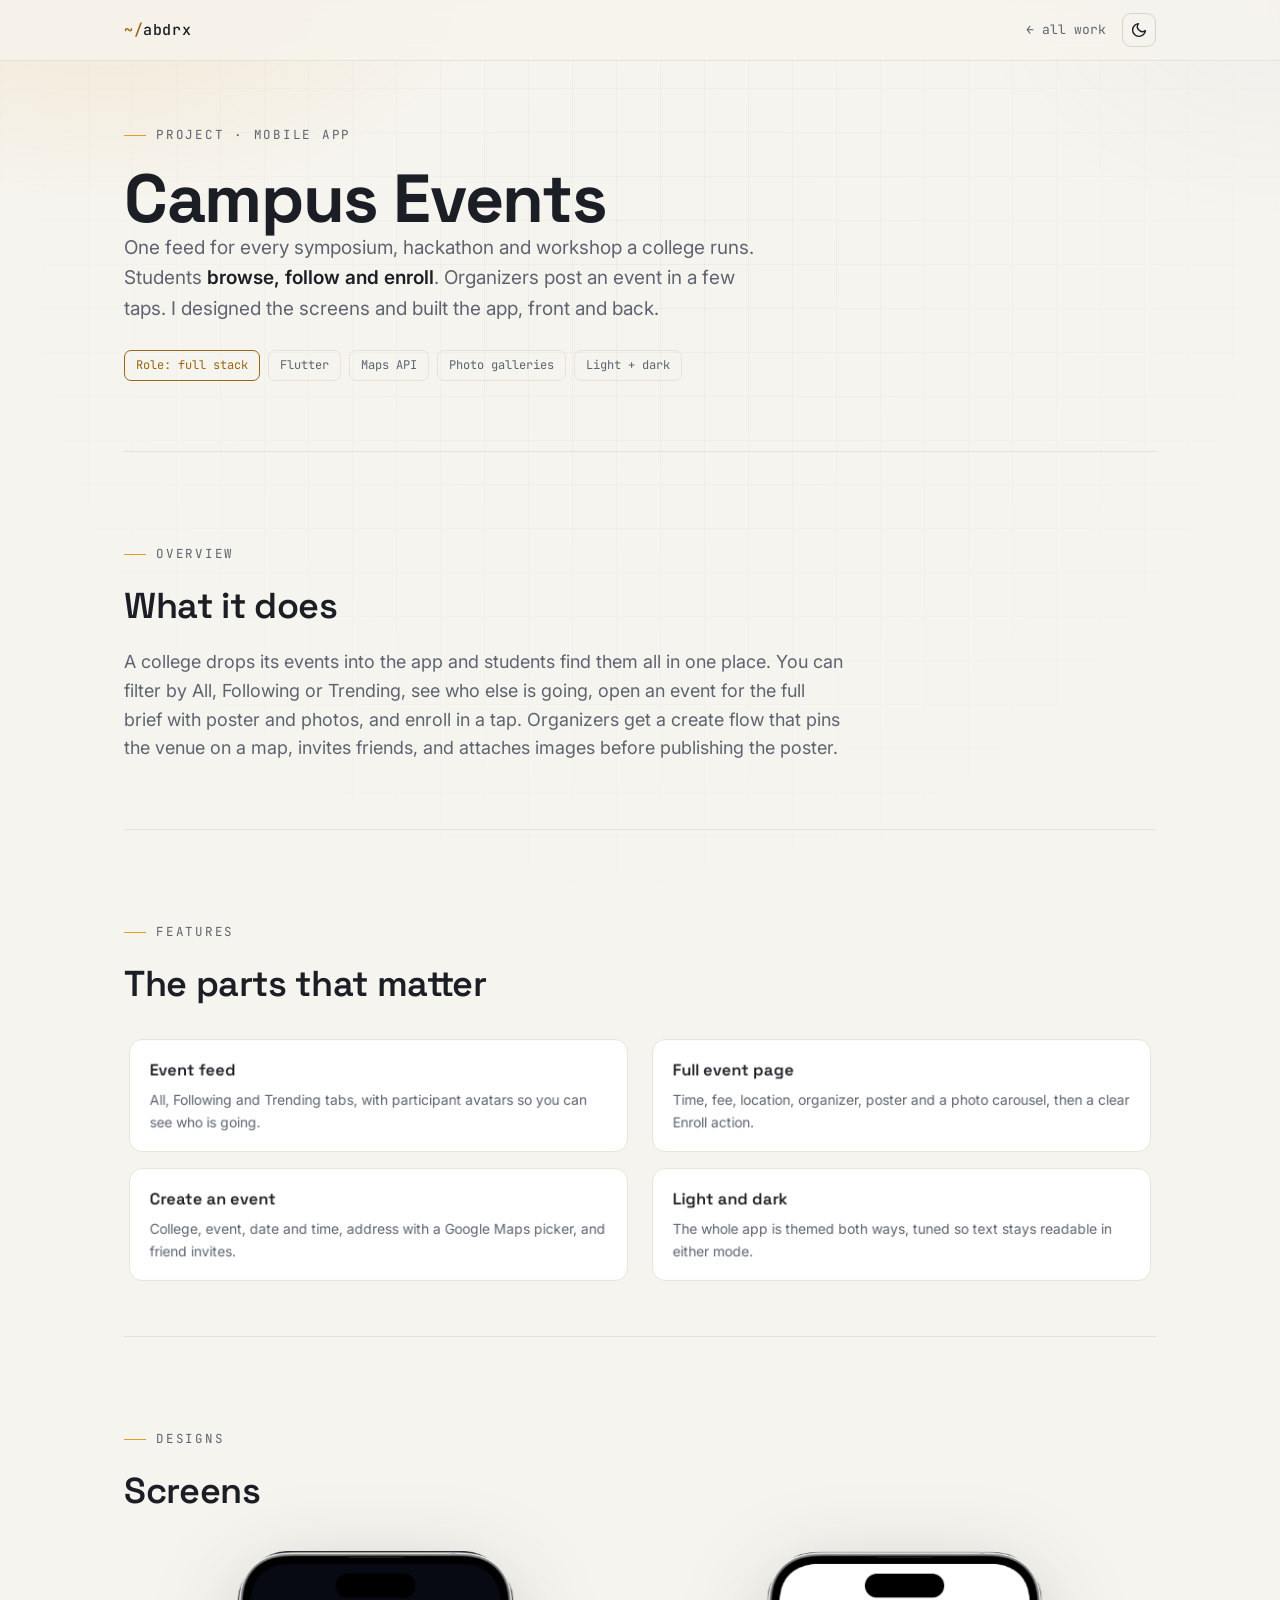
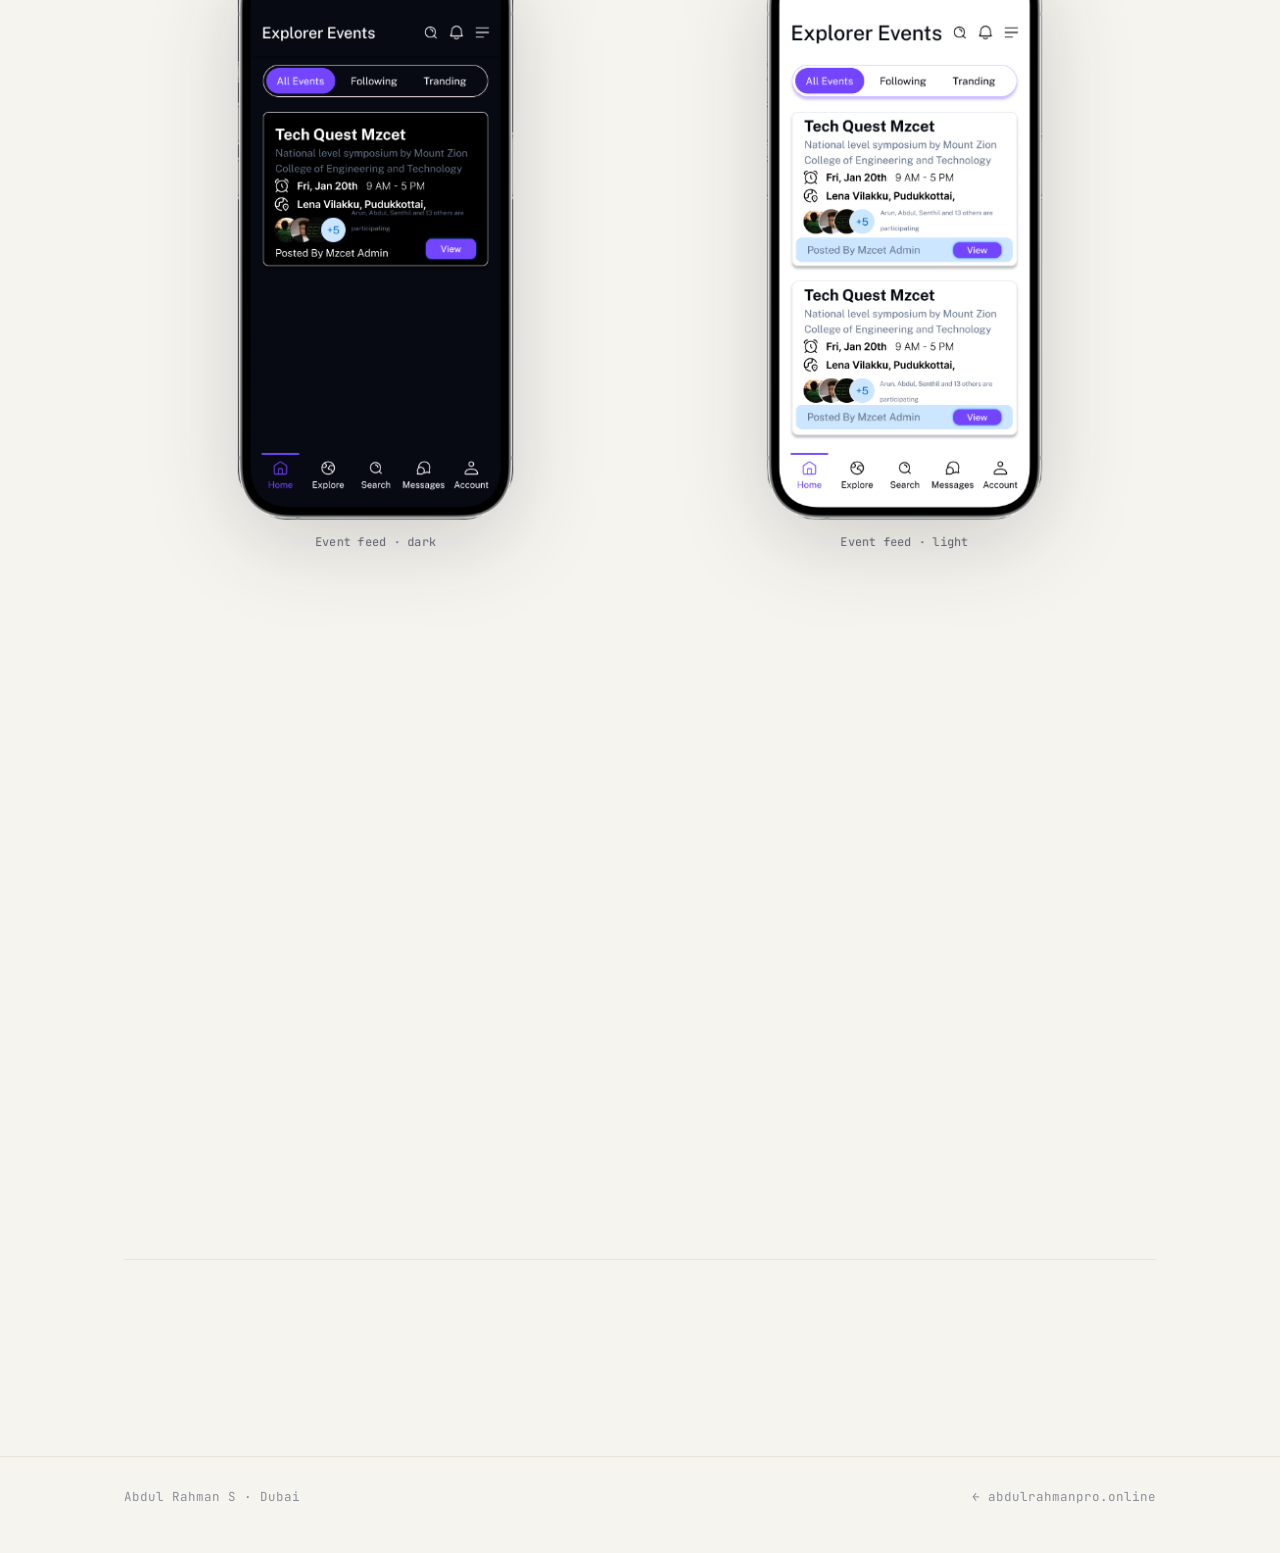
==== commit e28d9714: "latest site" ====
--- a/projects/campus-events.html
+++ b/projects/campus-events.html
@@ -44,9 +44,12 @@
   </div>
   <div class="mobile-menu" id="mobileMenu" hidden>
     <nav class="mobile-nav" aria-label="Site sections">
-      <a href="../index.html#projects">work</a>
       <a href="../index.html#about">about</a>
+      <a href="../index.html#stack">stack</a>
+      <a href="../index.html#work">experience</a>
+      <a href="../index.html#projects">projects</a>
       <a href="../index.html#github" class="gh">github</a>
+      <a href="../index.html#recognition">recognition</a>
       <a href="../index.html#contact">contact</a>
     </nav>
   </div>
--- a/assets/site.css
+++ b/assets/site.css
@@ -132,7 +132,6 @@
 .brand{font-family:var(--mono);font-weight:500;letter-spacing:.04em;font-size:15px;color:var(--text)}
 .brand b{color:var(--accent-text);font-weight:500}
 .bar-right{display:flex;align-items:center;gap:16px}
-.status{font-family:var(--mono);font-size:12.5px;color:var(--muted);display:flex;align-items:center;gap:8px;white-space:nowrap}
 .dot{width:8px;height:8px;border-radius:50%;background:var(--ok);animation:pulse 2.6s infinite}
 @keyframes pulse{0%{box-shadow:0 0 0 0 rgba(91,185,139,.45)}70%{box-shadow:0 0 0 7px rgba(91,185,139,0)}100%{box-shadow:0 0 0 0 rgba(91,185,139,0)}}
 @media (prefers-reduced-motion:reduce){.dot{animation:none}}
@@ -208,7 +207,6 @@
 
 @media (max-width:880px){
   .menu-toggle{display:inline-flex}
-  .status{display:none}
 }
 
 /* back link on subpages */
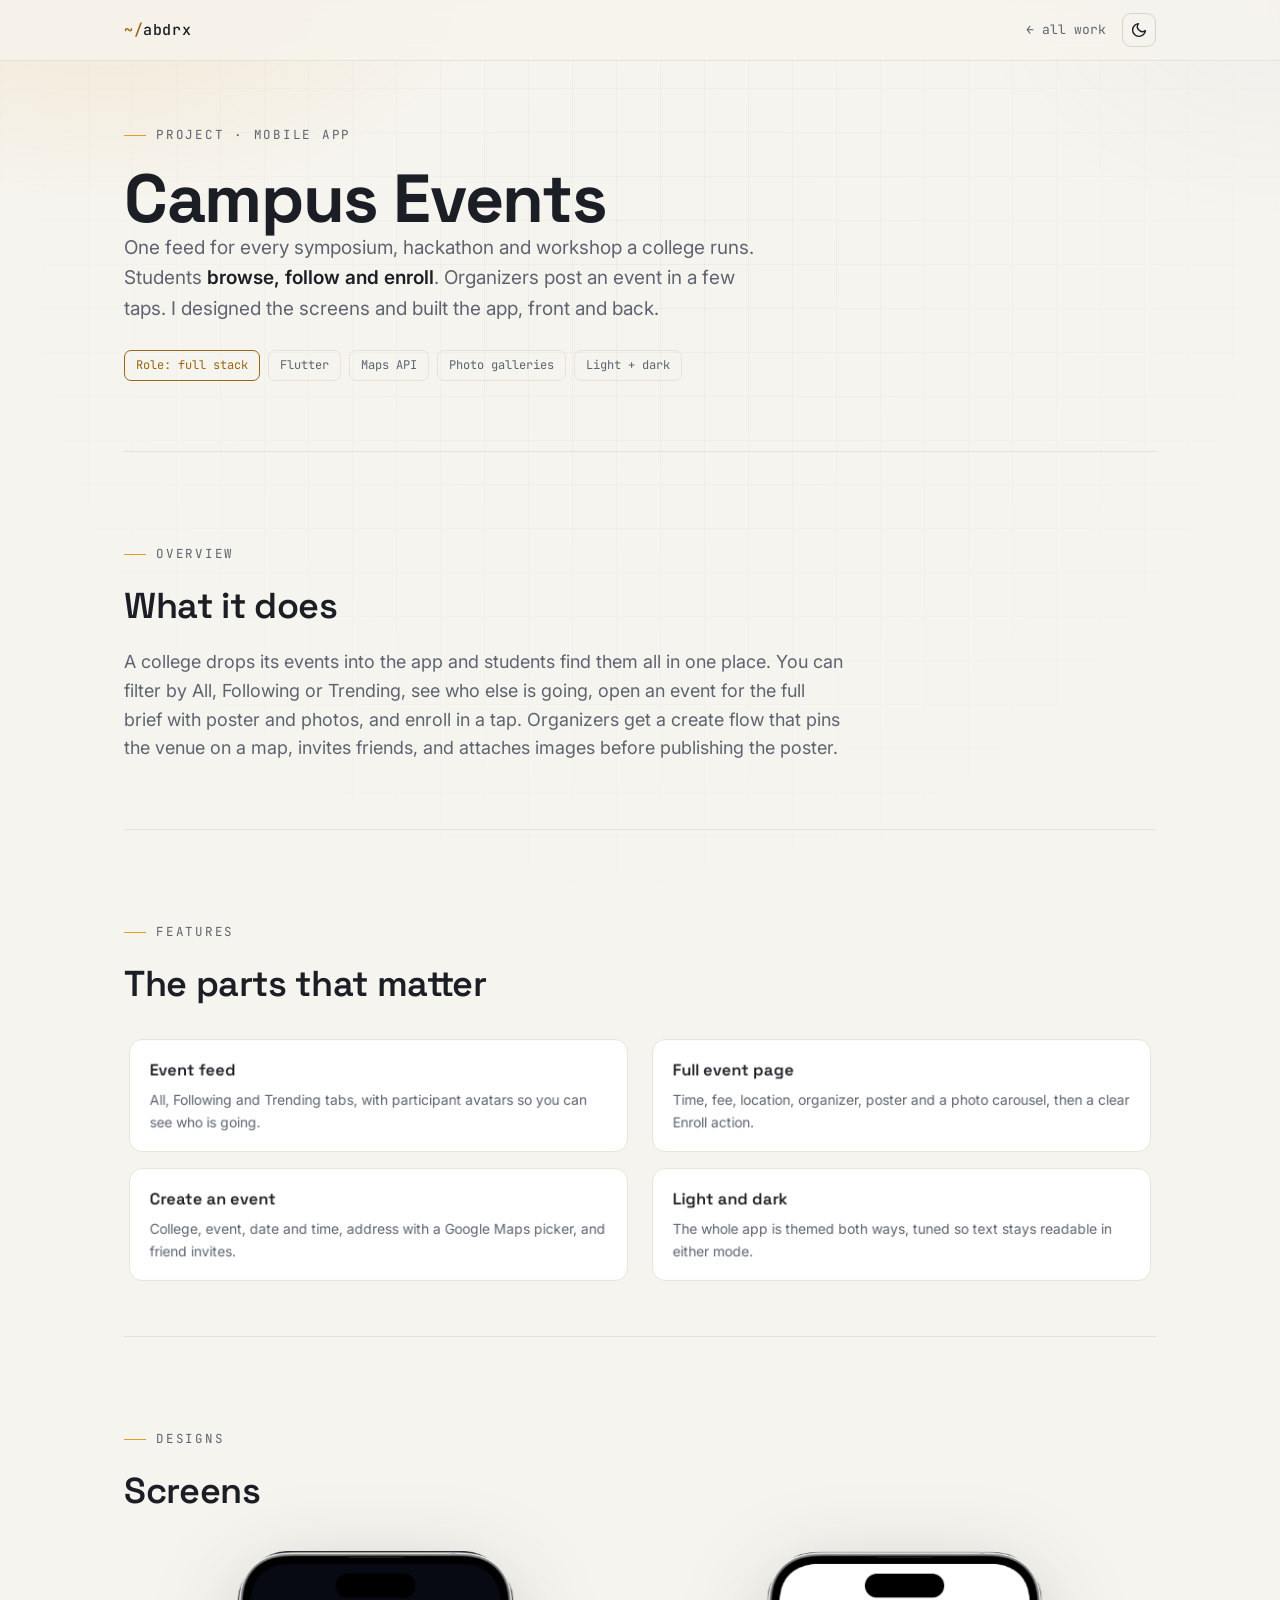
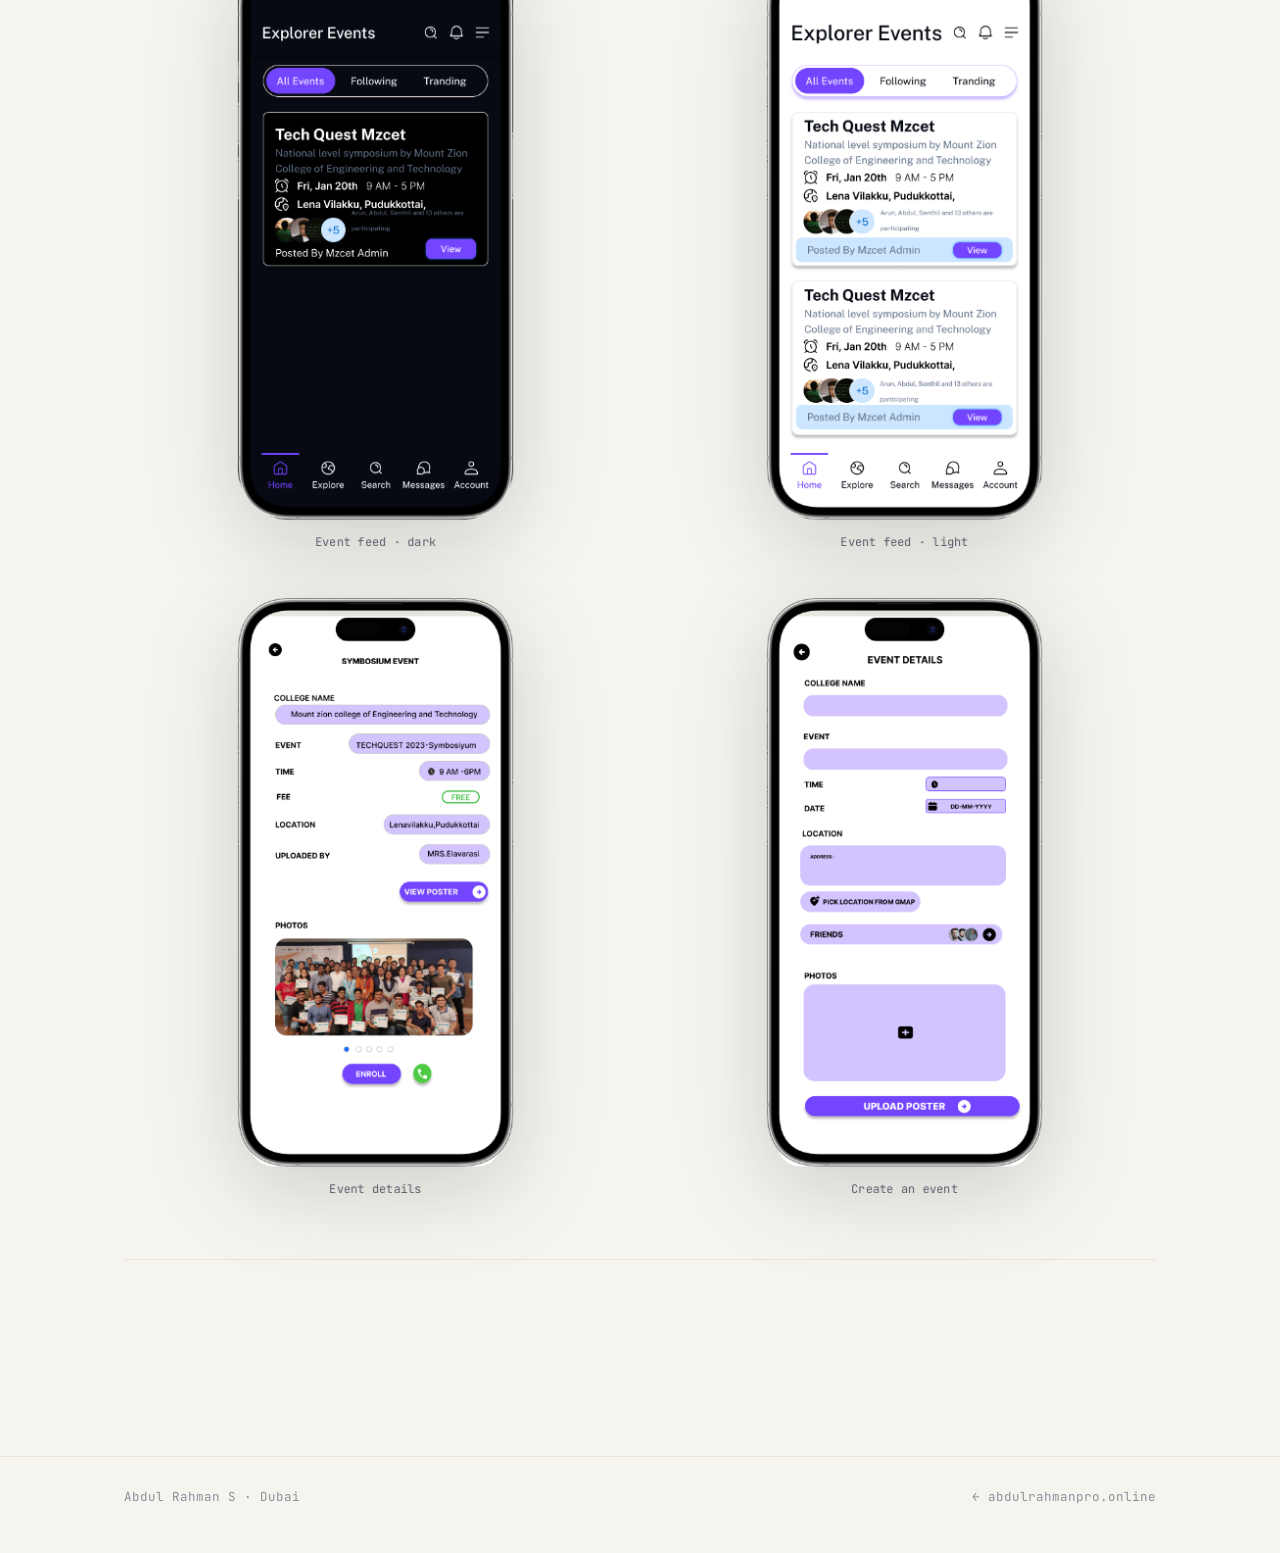
==== commit 008c7718: "latest" ====
--- a/projects/campus-events.html
+++ b/projects/campus-events.html
@@ -44,13 +44,13 @@
   </div>
   <div class="mobile-menu" id="mobileMenu" hidden>
     <nav class="mobile-nav" aria-label="Site sections">
-      <a href="../index.html#about">about</a>
-      <a href="../index.html#stack">stack</a>
-      <a href="../index.html#work">experience</a>
-      <a href="../index.html#projects">projects</a>
-      <a href="../index.html#github" class="gh">github</a>
-      <a href="../index.html#recognition">recognition</a>
-      <a href="../index.html#contact">contact</a>
+      <a href="../index.html#about">About</a>
+      <a href="../index.html#stack">Stack</a>
+      <a href="../index.html#work">Experience</a>
+      <a href="../index.html#projects">Projects</a>
+      <a href="../index.html#github" class="gh">GitHub</a>
+      <a href="../index.html#recognition">Recognition</a>
+      <a href="../index.html#contact">Contact</a>
     </nav>
   </div>
 </div>
--- a/assets/site.css
+++ b/assets/site.css
@@ -255,14 +255,14 @@
 
 /* boxed / card-like elements fade+scale in rather than just sliding */
 .card.reveal,.cat.reveal,.job.reveal,.rcol.reveal,.feature.reveal,
-.gh-handle.reveal,.shot.reveal,.gh-chart.reveal,.gh-handles.reveal,.contact-inner.reveal{
+.gh-handle.reveal,.shot.reveal,.gh-details.reveal,.contact-inner.reveal{
   transform:translateY(12px) scale(.98);
   transition:opacity .6s var(--ease-settled), transform .6s var(--ease-settled)}
 
 @media (prefers-reduced-motion:reduce){
   .reveal,.reveal.in,h1.reveal,.head.reveal,
   .card.reveal,.cat.reveal,.job.reveal,.rcol.reveal,.feature.reveal,
-  .gh-handle.reveal,.shot.reveal,.gh-chart.reveal,.gh-handles.reveal,.contact-inner.reveal{
+  .gh-handle.reveal,.shot.reveal,.gh-details.reveal,.contact-inner.reveal{
     opacity:1;transform:none;transition:none}
 }
 
@@ -404,43 +404,39 @@
 .card .toprow{display:flex;justify-content:space-between;align-items:flex-start;gap:10px;margin-bottom:12px}
 
 /* github section */
-.gh-wrap{display:grid;grid-template-columns:1.1fr 1fr;gap:26px;align-items:start}
+.gh-details{border:none}
+.gh-summary{list-style:none;cursor:pointer;display:inline-flex;align-items:center;gap:10px;
+  font-family:var(--mono);font-size:13.5px;color:var(--text);background:var(--panel);
+  border:1px solid var(--line-2);border-radius:9px;padding:11px 18px;user-select:none;
+  transition:border-color .18s ease}
+.gh-summary::-webkit-details-marker{display:none}
+.gh-summary:hover{border-color:var(--accent)}
+.gh-summary .chev{width:15px;height:15px;flex:0 0 auto}
+@media (prefers-reduced-motion:no-preference){
+  .gh-summary .chev{transition:transform .25s ease}
+}
+.gh-details[open] .gh-summary .chev{transform:rotate(180deg)}
+.gh-wrap{display:flex;flex-direction:column;gap:22px;margin-top:22px}
+
+.gh-charts{display:flex;flex-direction:column;gap:16px}
 .gh-chart{background:var(--panel);border:1px solid var(--line);border-radius:15px;padding:22px}
 .gh-chart .lbl{font-family:var(--mono);font-size:12px;color:var(--muted);margin-bottom:14px;display:flex;align-items:center;gap:8px}
+.gh-chart .lbl .tag-primary{margin-left:auto;color:var(--accent-text);font-size:10.5px;letter-spacing:.06em;text-transform:uppercase;border:1px solid var(--accent-text);border-radius:6px;padding:2px 8px}
 .gh-chart img{width:100%;height:auto;display:block}
 .gh-chart .fallback{color:var(--muted);font-size:14px}
 
 .gh-handles{display:flex;flex-direction:column;gap:10px}
 .gh-handle{display:flex;align-items:center;justify-content:space-between;gap:12px;background:var(--panel);border:1px solid var(--line);border-radius:12px;padding:14px 18px;transition:border-color .2s ease}
 .gh-handle:hover{border-color:var(--accent)}
+@media (prefers-reduced-motion:no-preference){
+  .gh-handle:hover{transform:translateX(3px);transition:transform .2s ease, border-color .2s ease}
+}
 .gh-handle .h{display:flex;align-items:center;gap:11px}
 .gh-handle .h svg{width:19px;height:19px;flex:0 0 auto}
 .gh-handle .name{font-family:var(--mono);font-size:14px;color:var(--text)}
 .gh-handle .tag{font-family:var(--mono);font-size:11px;color:var(--muted-2)}
 .gh-handle .go{font-family:var(--mono);font-size:12px;color:var(--accent-text)}
 
-/* per-item staggered slide-in once the list's .reveal IntersectionObserver
-   adds .in to .gh-handles (see site.js) — reads as a cascading entrance
-   for a list of 4, rather than the whole block fading in as one unit.
-   Base rule is the opacity-only accessible fallback; the offset/stagger
-   is reduced-motion-gated. Hover transform is scoped to `.in` at higher
-   specificity than the reveal's own transform:none so it isn't shadowed
-   once the list has settled in. */
-.gh-handles .gh-handle{opacity:0}
-.gh-handles.in .gh-handle{opacity:1;transition:opacity .4s var(--ease-settled), border-color .2s ease}
-@media (prefers-reduced-motion:no-preference){
-  .gh-handles .gh-handle{transform:translateX(30px)}
-  .gh-handles.in .gh-handle{transform:none;transition:opacity .55s var(--ease-settled), transform .55s var(--ease-settled), border-color .2s ease}
-  .gh-handles.in .gh-handle:nth-child(1){transition-delay:.06s}
-  .gh-handles.in .gh-handle:nth-child(2){transition-delay:.15s}
-  .gh-handles.in .gh-handle:nth-child(3){transition-delay:.24s}
-  .gh-handles.in .gh-handle:nth-child(4){transition-delay:.33s}
-  .gh-handles.in .gh-handle:hover{transform:translateX(3px);transition:transform .2s ease, border-color .2s ease}
-}
-
-@media (max-width:820px){
-  .gh-wrap{grid-template-columns:1fr;gap:18px}
-}
 @media (max-width:720px){
   .gallery.web{grid-template-columns:1fr}
   .browser .bar .url{font-size:10px}
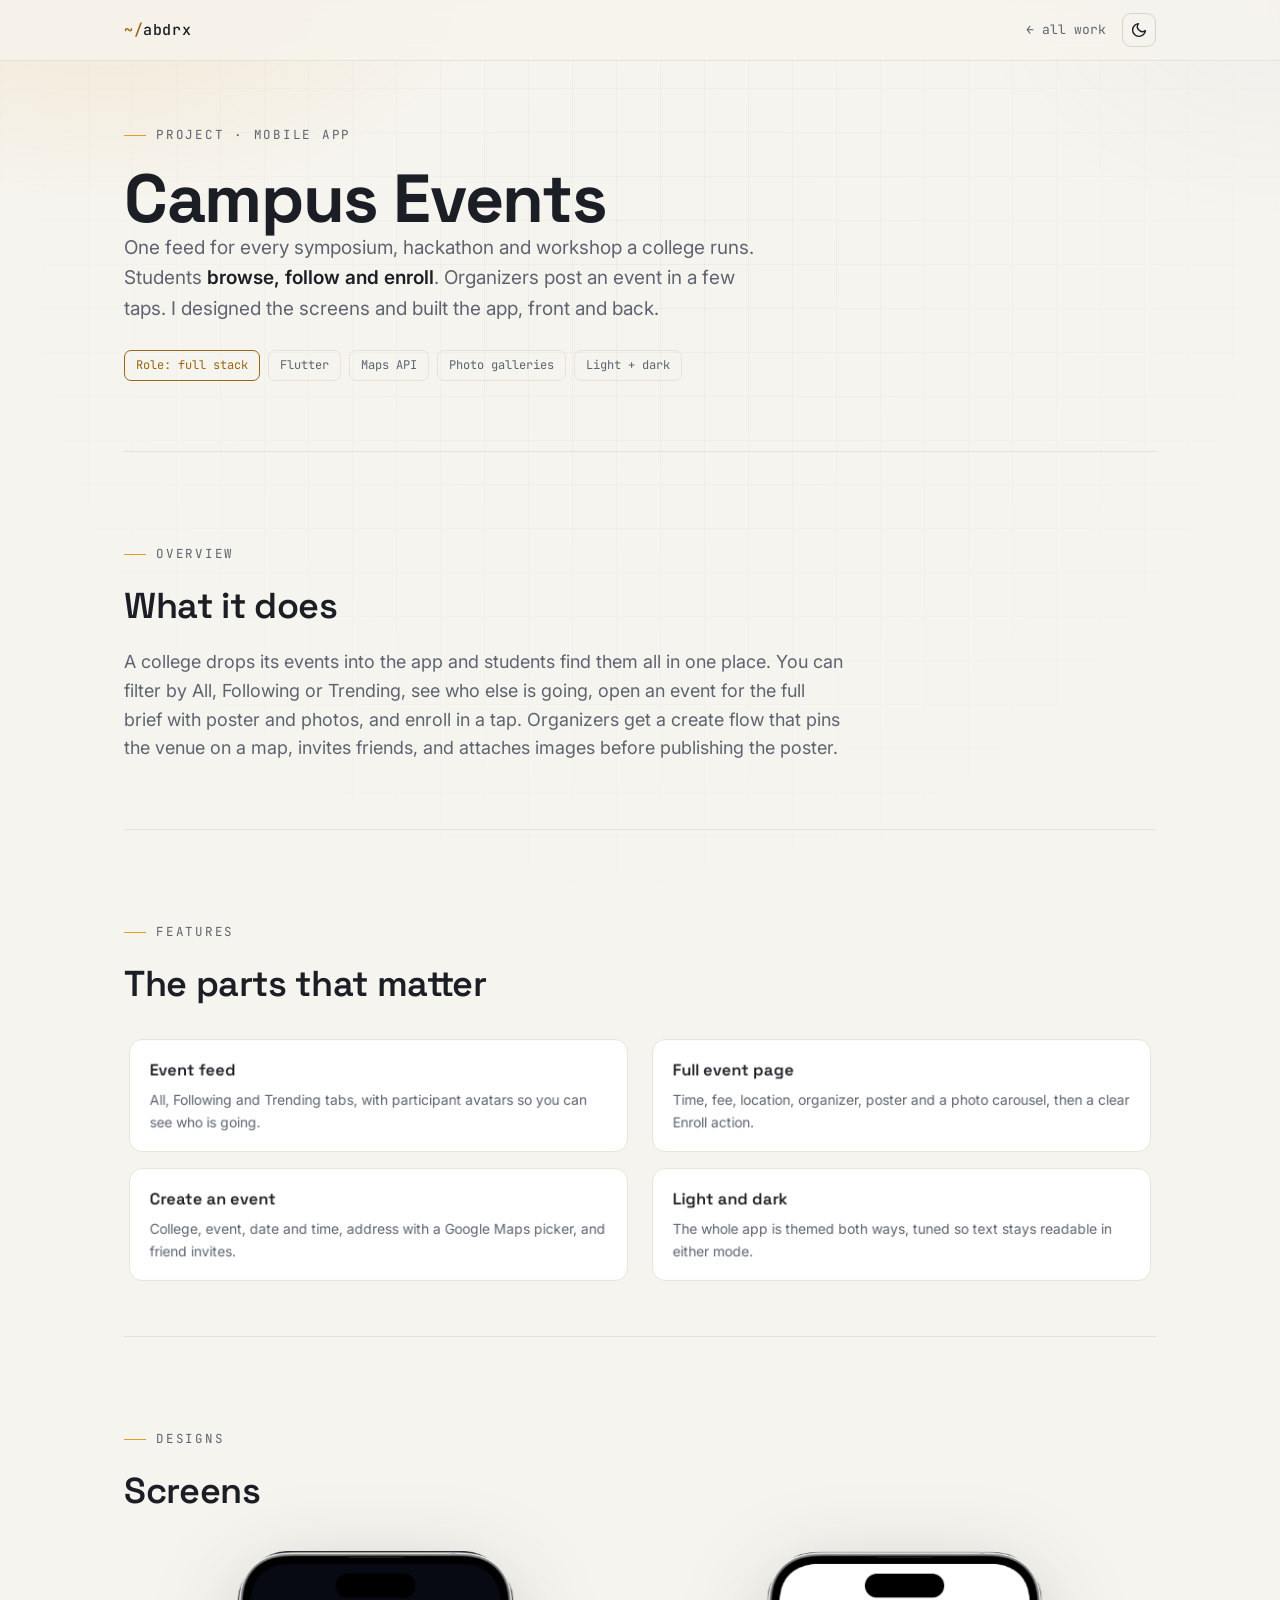
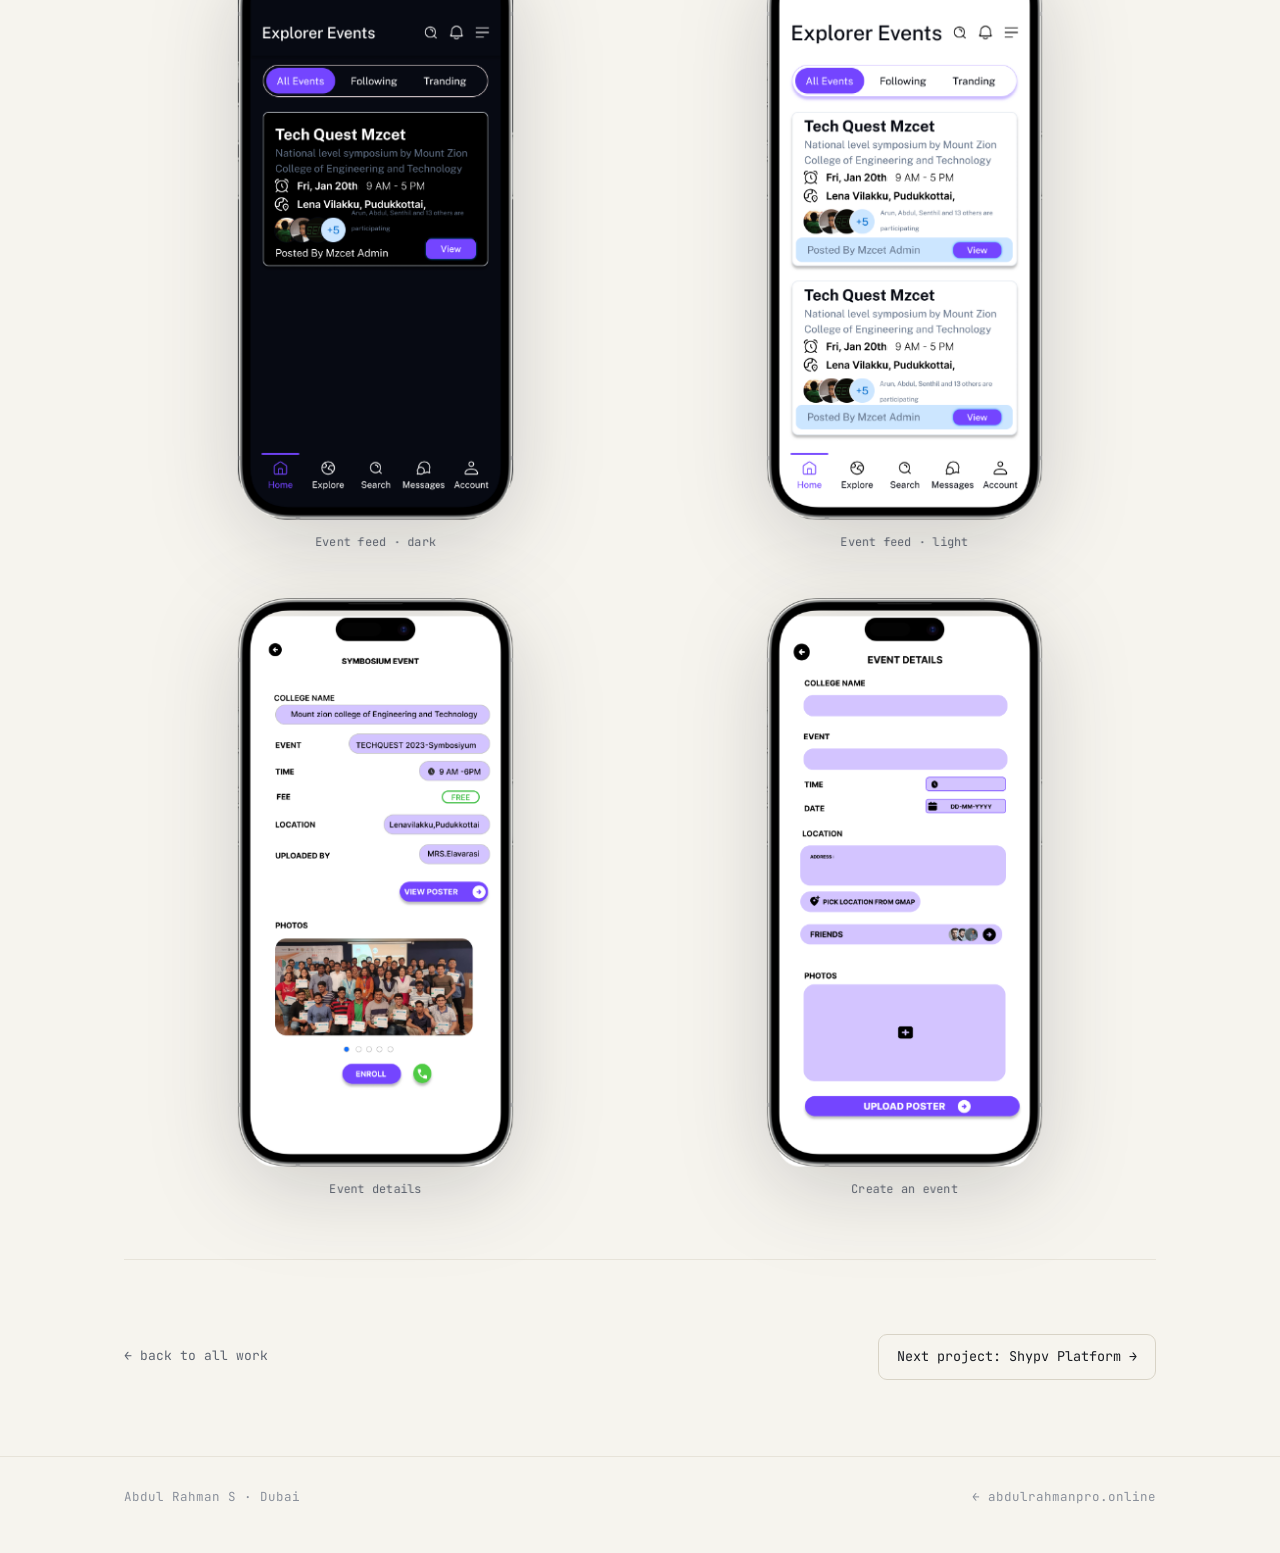
==== commit 225af773: "Fix stale-CSS bug on deploy: cache-bust site.css/site.js Hostinger's CDN caches static assets for 7 " ====
--- a/projects/campus-events.html
+++ b/projects/campus-events.html
@@ -22,7 +22,7 @@
 <link rel="preconnect" href="https://fonts.googleapis.com">
 <link rel="preconnect" href="https://fonts.gstatic.com" crossorigin>
 <link href="https://fonts.googleapis.com/css2?family=Space+Grotesk:wght@500;600;700&family=Inter:wght@400;500;600&family=JetBrains+Mono:wght@400;500&display=swap" rel="stylesheet">
-<link rel="stylesheet" href="../assets/site.css">
+<link rel="stylesheet" href="../assets/site.css?v=20260710">
 </head>
 <body>
 
@@ -113,6 +113,6 @@
   </div>
 </footer>
 
-<script src="../assets/site.js" defer></script>
+<script src="../assets/site.js?v=20260710" defer></script>
 </body>
 </html>
